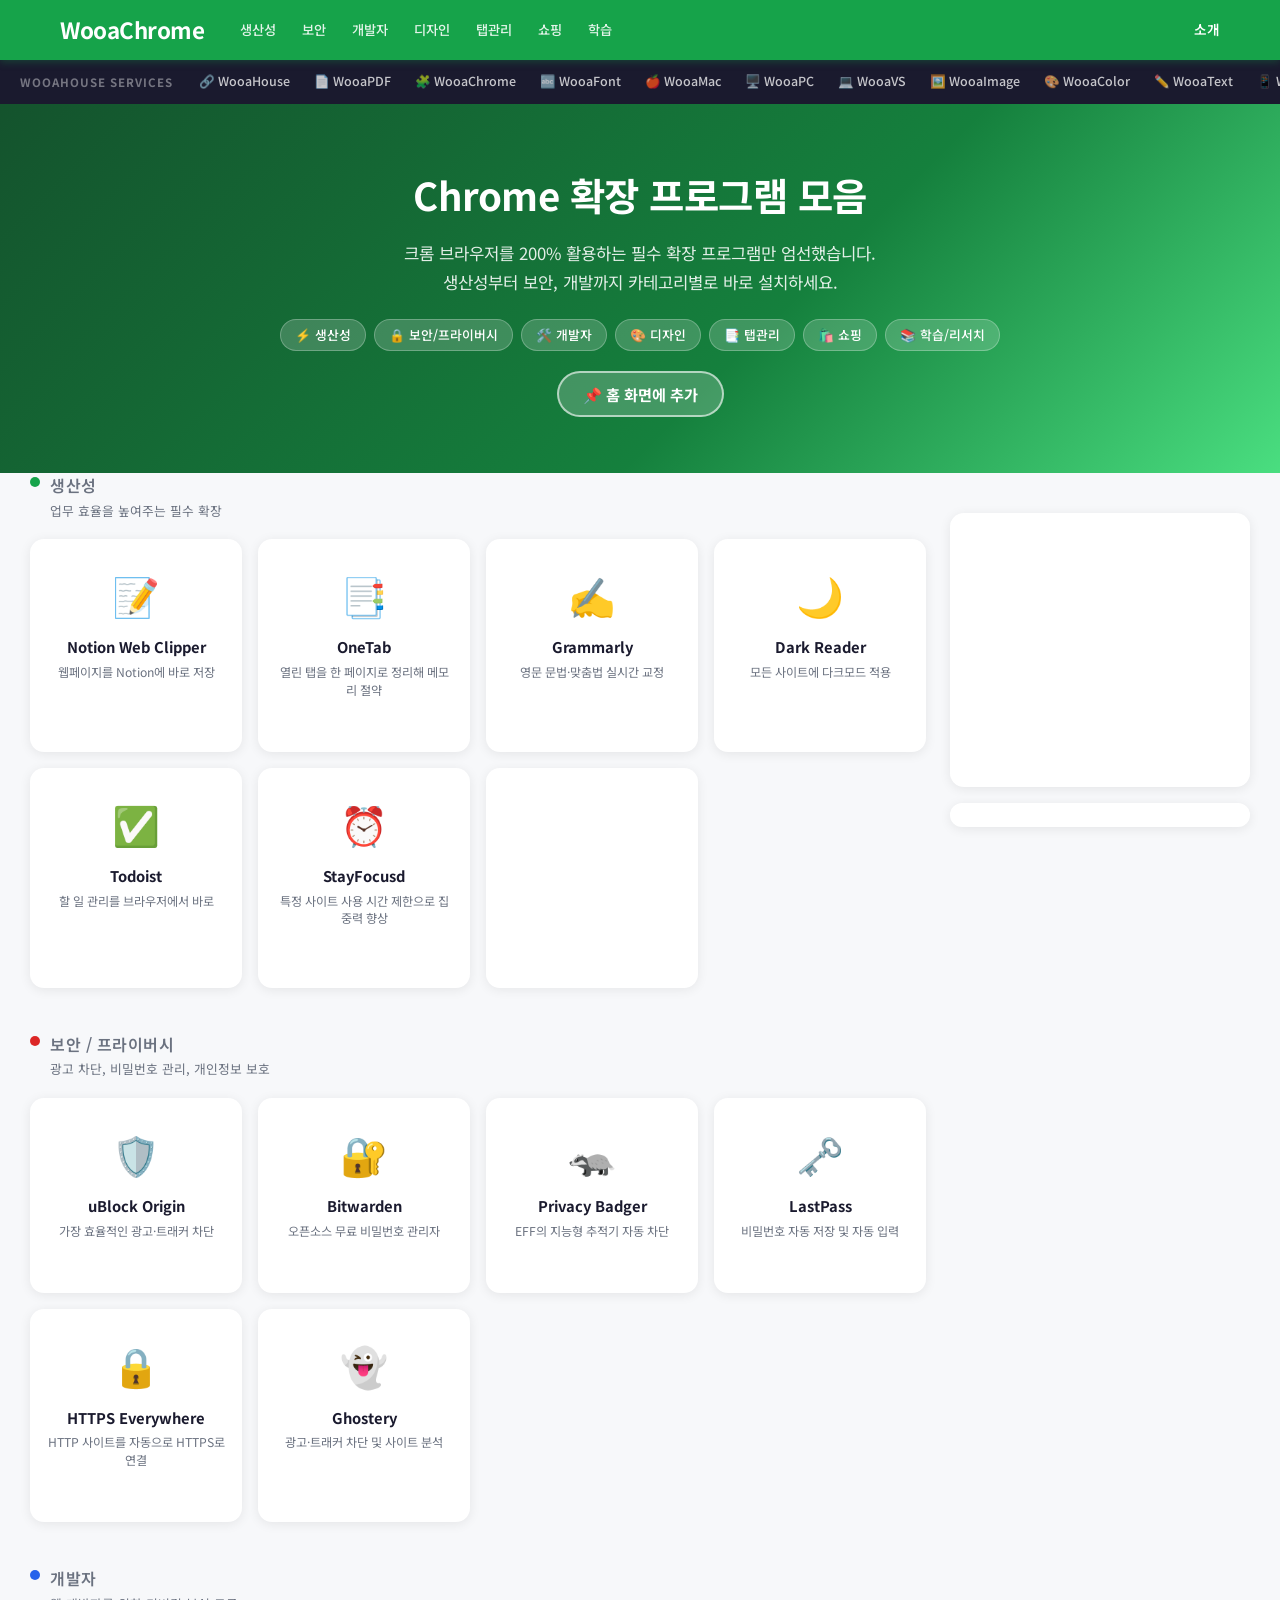
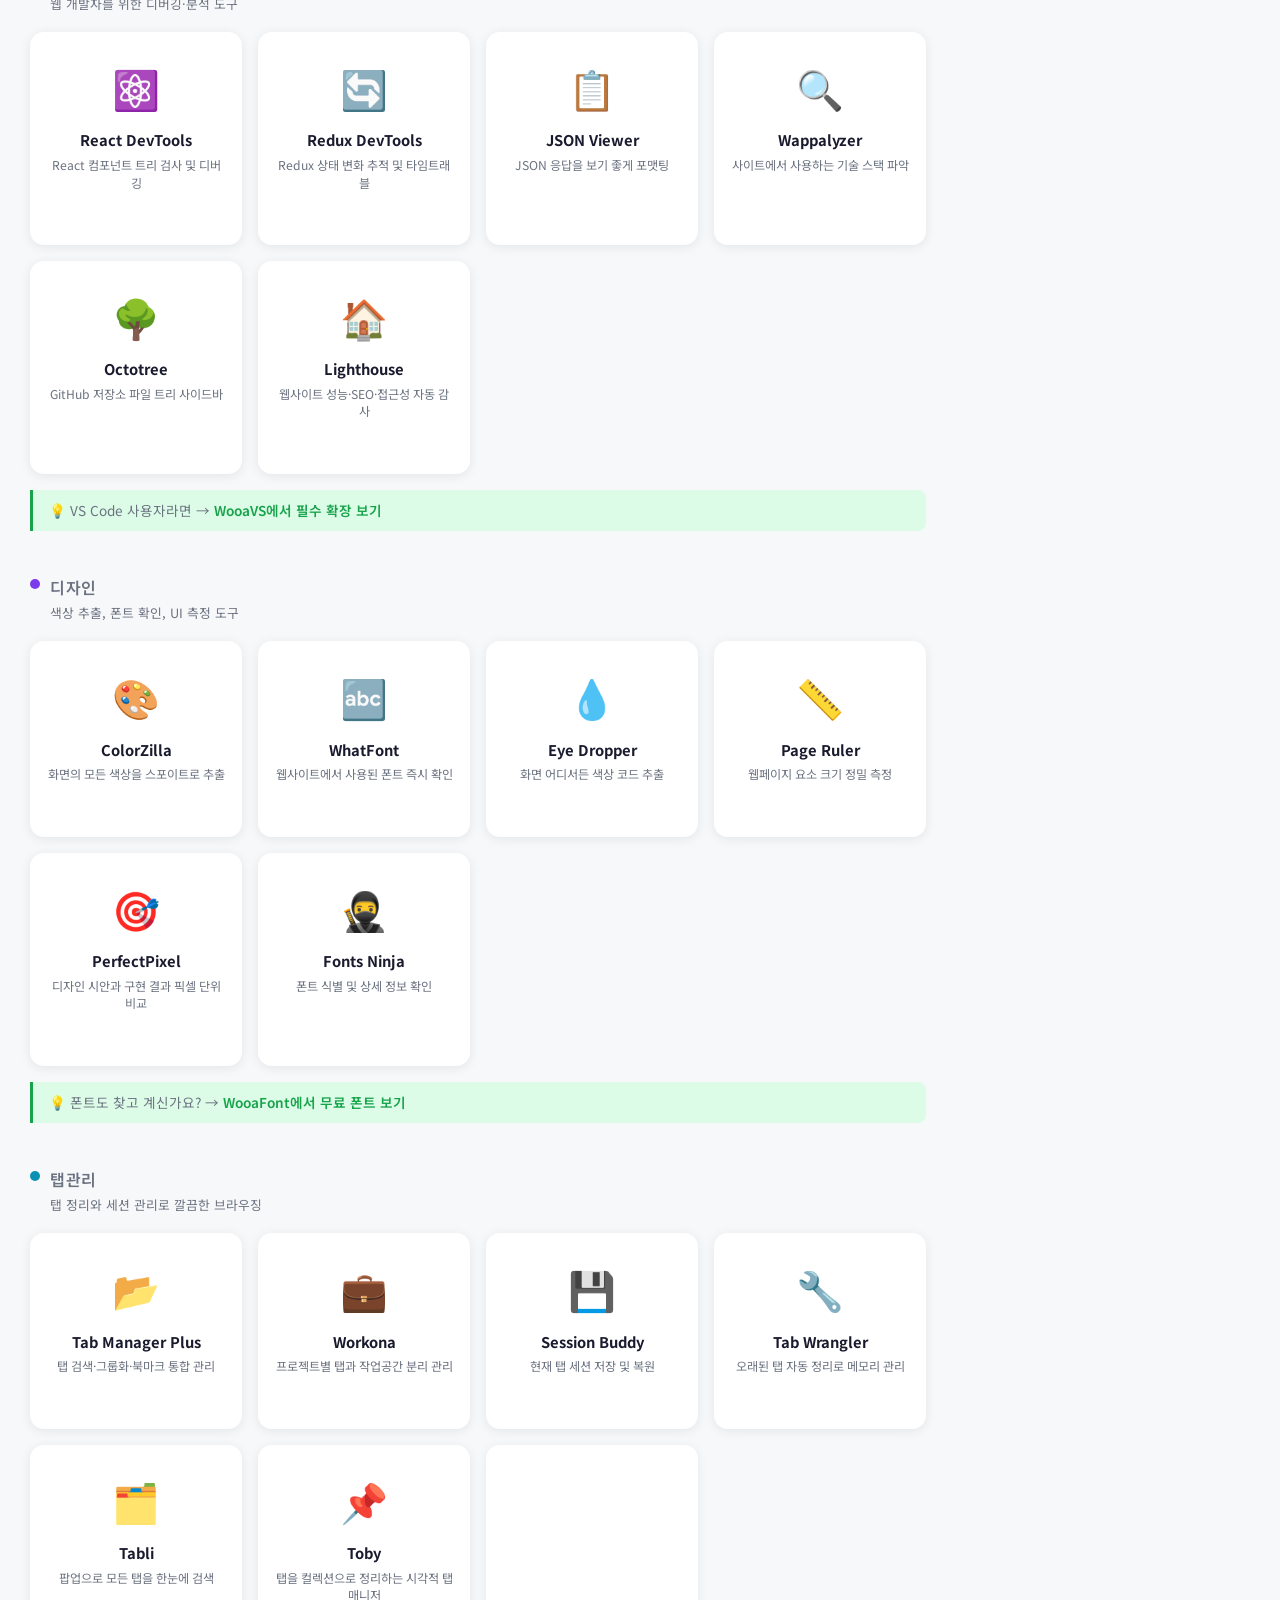
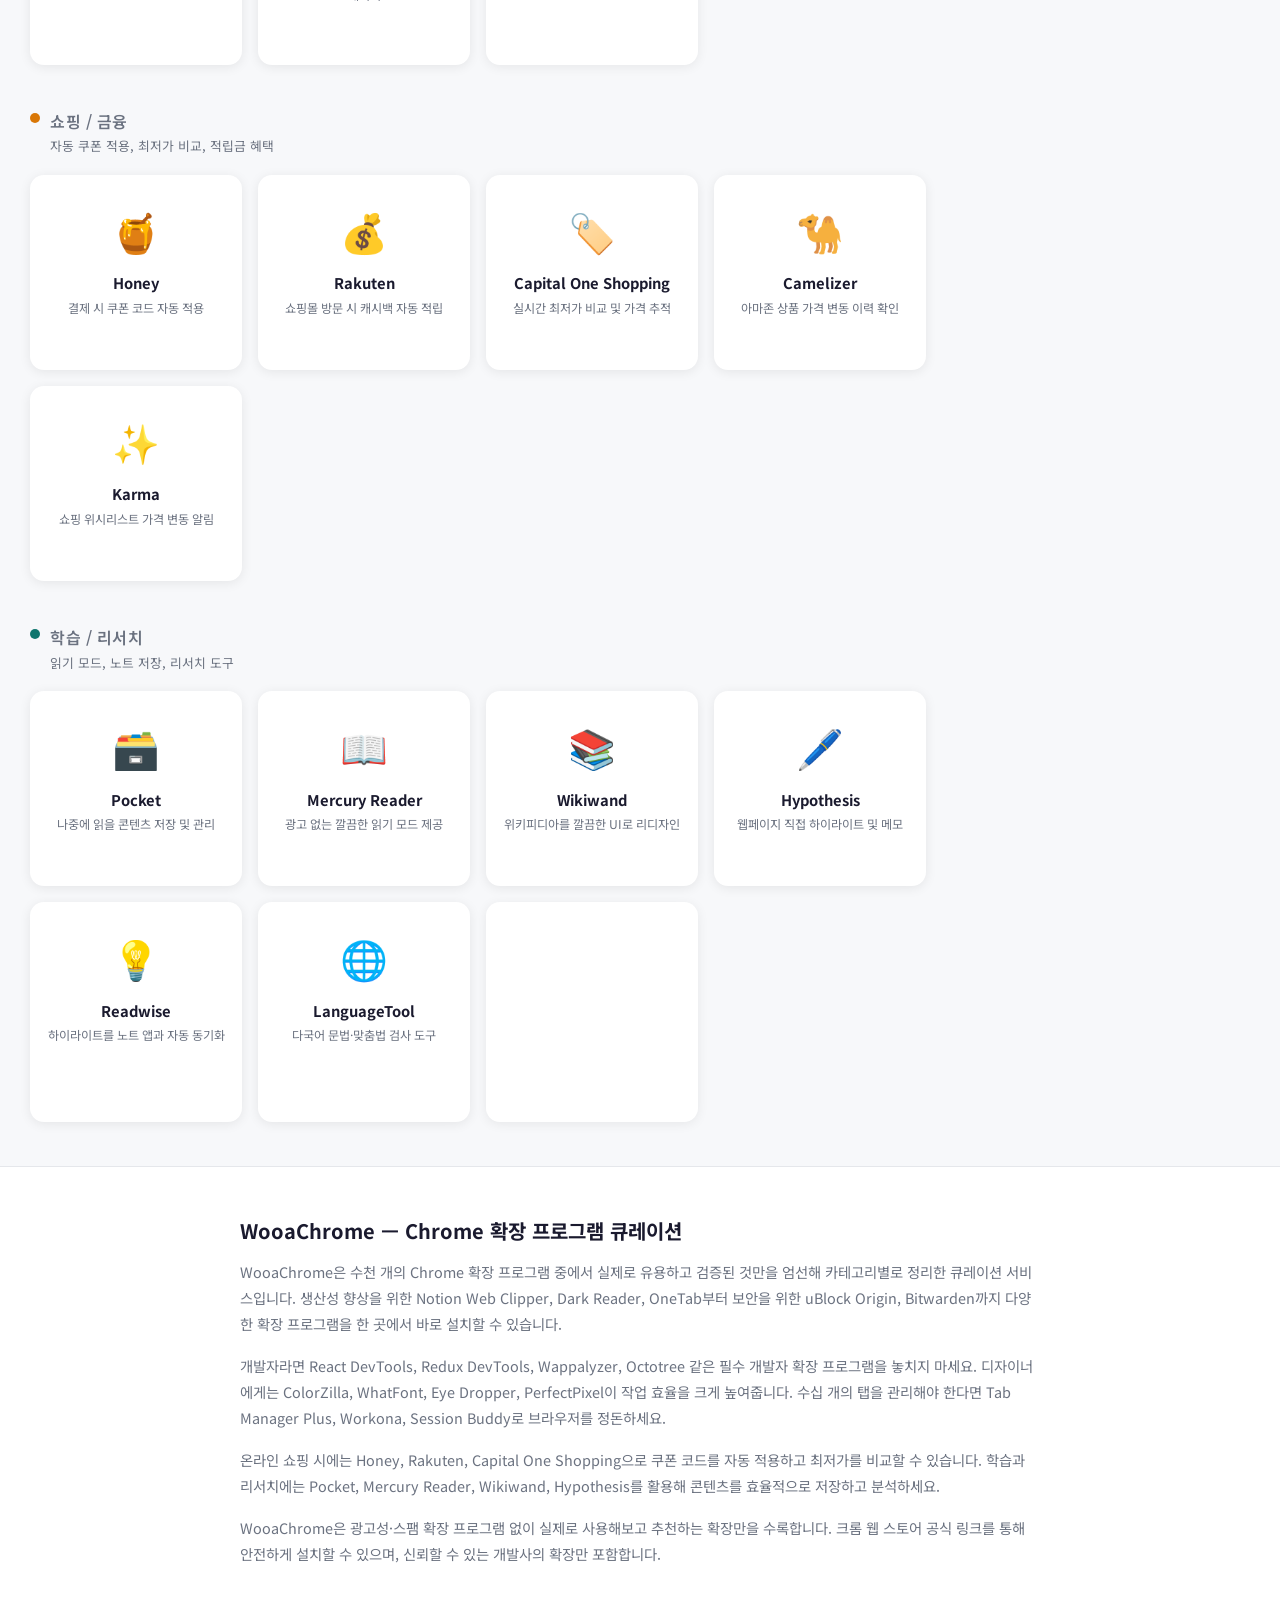
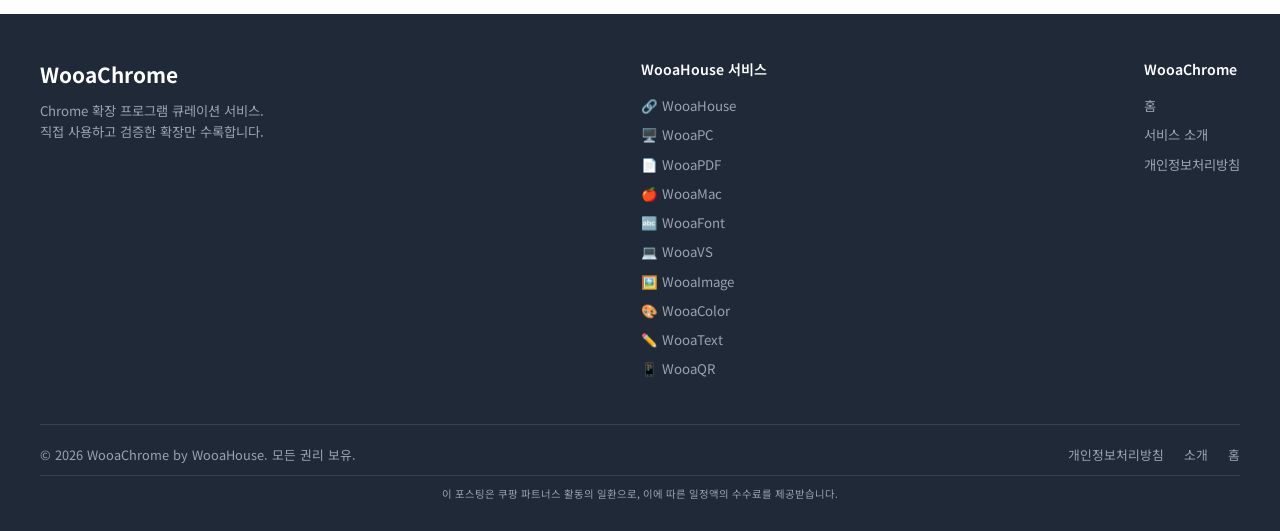
==== index.html @ c23b4ccd "Fix WooaDev URL (wooadev.wooahouse.com); remove inline content ads" ====
﻿<!DOCTYPE html>
<html lang="ko">
<head>
  <meta charset="UTF-8">
  <meta name="naver-site-verification" content="ae461cd79b130022f573fe2f7a641db8dfa0cd42" />
  <meta name="viewport" content="width=device-width, initial-scale=1.0">
  <title>Chrome 확장 프로그램 모음 | 생산성·보안·개발자 필수 확장 | WooaChrome</title>
  <meta name="description" content="Chrome 브라우저에서 꼭 써야 할 필수 확장 프로그램 모음. 생산성·보안·개발자·디자인·탭관리·쇼핑·학습 카테고리별 검증된 크롬 익스텐션을 한 곳에서 확인하세요.">
  <meta name="keywords" content="크롬 확장 프로그램, Chrome 익스텐션, 크롬 플러그인 추천, 생산성 확장, uBlock Origin, Grammarly, Dark Reader, 개발자 도구, GitLens, React DevTools, 크롬 보안, 크롬 탭관리">
  <meta name="robots" content="index, follow">
  <link rel="canonical" href="https://chromekit.wooahouse.com/">
  <meta property="og:title" content="Chrome 확장 프로그램 모음 | 생산성·보안·개발자 필수 확장 - WooaChrome">
  <meta property="og:description" content="Chrome 브라우저 필수 확장 프로그램 카테고리별 모음. 생산성·보안·개발자·디자인·쇼핑 확장을 한 곳에서.">
  <meta property="og:type" content="website">
  <meta property="og:url" content="https://chromekit.wooahouse.com/">
  <meta property="og:locale" content="ko_KR">
  <meta property="og:site_name" content="WooaChrome">
  <meta name="twitter:card" content="summary_large_image">
  <meta name="twitter:title" content="Chrome 확장 프로그램 모음 | WooaChrome">
  <meta name="twitter:description" content="Chrome 브라우저 필수 확장 프로그램 카테고리별 큐레이션 모음.">
  <script type="application/ld+json">
  {
    "@context": "https://schema.org",
    "@type": "WebSite",
    "name": "WooaChrome",
    "url": "https://chromekit.wooahouse.com/",
    "description": "Chrome 브라우저 필수 확장 프로그램 큐레이션 모음",
    "inLanguage": "ko"
  }
  </script>
  <script type="application/ld+json">
  {
    "@context": "https://schema.org",
    "@type": "ItemList",
    "name": "크롬 필수 확장 프로그램 목록",
    "description": "WooaChrome이 엄선한 Chrome 필수 확장 프로그램 모음",
    "numberOfItems": 42,
    "itemListElement": [
      {"@type":"ListItem","position":1,"name":"uBlock Origin","description":"광고 차단 필수 확장"},
      {"@type":"ListItem","position":2,"name":"Dark Reader","description":"다크모드 확장"},
      {"@type":"ListItem","position":3,"name":"Grammarly","description":"영문 문법 교정"},
      {"@type":"ListItem","position":4,"name":"OneTab","description":"탭 절약 및 정리"},
      {"@type":"ListItem","position":5,"name":"React DevTools","description":"React 개발자 도구"},
      {"@type":"ListItem","position":6,"name":"ColorZilla","description":"색상 추출 도구"},
      {"@type":"ListItem","position":7,"name":"Bitwarden","description":"오픈소스 비밀번호 관리"},
      {"@type":"ListItem","position":8,"name":"Honey","description":"자동 쿠폰 적용"}
    ]
  }
  </script>
  <script async src="https://pagead2.googlesyndication.com/pagead/js/adsbygoogle.js?client=ca-pub-6464921081676309" crossorigin="anonymous"></script>
  <meta name="theme-color" content="#16A34A">
  <link rel="manifest" href="manifest.json">
  <link rel="stylesheet" href="css/style.css">
<script src="https://ads-partners.coupang.com/g.js"></script>
</head>
<body>

<header>
  <div class="header-inner">
    <a href="index.html" class="logo">WooaChrome</a>
    <nav>
      <a href="#productivity">생산성</a>
      <a href="#security">보안</a>
      <a href="#devtools">개발자</a>
      <a href="#design">디자인</a>
      <a href="#tabs">탭관리</a>
      <a href="#shopping">쇼핑</a>
      <a href="#learning">학습</a>
    </nav>
    <div class="header-right">
<a href="about.html" style="color:white; font-size:0.85rem; text-decoration:none; font-weight:600;">소개</a>
    </div>
  </div>
</header>

<div class="our-sites-bar">
  <span class="our-sites-label">WooaHouse Services</span>
  <div class="our-sites-links">
    <a href="https://wooahouse.com/" target="_blank" rel="noopener">🔗 WooaHouse</a>
    <a href="https://pdfkit.wooahouse.com/" target="_blank" rel="noopener">📄 WooaPDF</a>
    <a href="https://chromekit.wooahouse.com/" target="_blank" rel="noopener">🧩 WooaChrome</a>
    <a href="https://fontkit.wooahouse.com/" target="_blank" rel="noopener">🔤 WooaFont</a>
    <a href="https://mactools.wooahouse.com/" target="_blank" rel="noopener">🍎 WooaMac</a>
    <a href="https://pctools.wooahouse.com/" target="_blank" rel="noopener">🖥️ WooaPC</a>
    <a href="https://vskit.wooahouse.com/" target="_blank" rel="noopener">💻 WooaVS</a>
    <a href="https://imagekit.wooahouse.com/" target="_blank" rel="noopener">🖼️ WooaImage</a>
    <a href="https://colorkit.wooahouse.com/" target="_blank" rel="noopener">🎨 WooaColor</a>
    <a href="https://textkit.wooahouse.com/" target="_blank" rel="noopener">✏️ WooaText</a>
    <a href="https://qrkit.wooahouse.com/" target="_blank" rel="noopener">📱 WooaQR</a>
    <a href="https://calckit.wooahouse.com/" target="_blank" rel="noopener">🧮 WooaCalc</a>
    <a href="https://wooaaudio.wooahouse.com/" target="_blank" rel="noopener">🎵 WooaAudio</a>
    <a href="https://wooaviewer.wooahouse.com/" target="_blank" rel="noopener">🔍 WooaViewer</a>
    <a href="https://wooadev.wooahouse.com/" target="_blank" rel="noopener">🛠️ WooaDev</a>
  </div>
</div>

<section class="hero">
  <h1>Chrome 확장 프로그램 모음</h1>
  <p>크롬 브라우저를 200% 활용하는 필수 확장 프로그램만 엄선했습니다.<br>생산성부터 보안, 개발까지 카테고리별로 바로 설치하세요.</p>
  <div class="hero-tags">
    <a href="#productivity" class="hero-tag">⚡ 생산성</a>
    <a href="#security" class="hero-tag">🔒 보안/프라이버시</a>
    <a href="#devtools" class="hero-tag">🛠️ 개발자</a>
    <a href="#design" class="hero-tag">🎨 디자인</a>
    <a href="#tabs" class="hero-tag">📑 탭관리</a>
    <a href="#shopping" class="hero-tag">🛍️ 쇼핑</a>
    <a href="#learning" class="hero-tag">📚 학습/리서치</a>
  </div>
  <button id="heroInstallBtn" class="hero-install-btn">📌 홈 화면에 추가</button>
</section>

<div class="index-with-sidebar">
<section class="tools-section">

  <!-- 생산성 -->
  <div class="category-block" id="productivity">
    <div class="category-header">
      <div class="category-dot" style="background:#16A34A; margin-top:4px;"></div>
      <div>
        <h2 class="category-title">생산성</h2>
        <p class="category-desc">업무 효율을 높여주는 필수 확장</p>
      </div>
    </div>
    <div class="links-grid">
      <a href="https://chrome.google.com/webstore/detail/notion-web-clipper/knheggckgoiihginacbkhaalnibhilkk" target="_blank" rel="noopener noreferrer" class="link-card">
        <span class="link-icon">📝</span>
        <div class="link-name">Notion Web Clipper</div>
        <div class="link-desc">웹페이지를 Notion에 바로 저장</div>
        <span class="link-hint">설치하기 →</span>
      </a>
      <a href="https://chrome.google.com/webstore/detail/onetab/chphlpgkkbolifaimnlloiipkdnihall" target="_blank" rel="noopener noreferrer" class="link-card">
        <span class="link-icon">📑</span>
        <div class="link-name">OneTab</div>
        <div class="link-desc">열린 탭을 한 페이지로 정리해 메모리 절약</div>
        <span class="link-hint">설치하기 →</span>
      </a>
      <a href="https://chrome.google.com/webstore/detail/grammarly-grammar-checker/kbfnbcaeplbcioakkpcpgfkobkghlhen" target="_blank" rel="noopener noreferrer" class="link-card">
        <span class="link-icon">✍️</span>
        <div class="link-name">Grammarly</div>
        <div class="link-desc">영문 문법·맞춤법 실시간 교정</div>
        <span class="link-hint">설치하기 →</span>
      </a>
      <a href="https://chrome.google.com/webstore/detail/dark-reader/eimadpbcbfnmbkopoojfekhnkhdbieeh" target="_blank" rel="noopener noreferrer" class="link-card">
        <span class="link-icon">🌙</span>
        <div class="link-name">Dark Reader</div>
        <div class="link-desc">모든 사이트에 다크모드 적용</div>
        <span class="link-hint">설치하기 →</span>
      </a>
      <a href="https://chrome.google.com/webstore/detail/todoist-for-chrome/jldhpllghnbhlbpcmnajkpdmadaolakh" target="_blank" rel="noopener noreferrer" class="link-card">
        <span class="link-icon">✅</span>
        <div class="link-name">Todoist</div>
        <div class="link-desc">할 일 관리를 브라우저에서 바로</div>
        <span class="link-hint">설치하기 →</span>
      </a>
      <a href="https://chrome.google.com/webstore/detail/stayfocusd/laankejkbhbdhmipfmgcngdelahlfoji" target="_blank" rel="noopener noreferrer" class="link-card">
        <span class="link-icon">⏰</span>
        <div class="link-name">StayFocusd</div>
        <div class="link-desc">특정 사이트 사용 시간 제한으로 집중력 향상</div>
        <span class="link-hint">설치하기 →</span>
      </a>

      <div class="adsense-card">
        <ins class="adsbygoogle" style="display:block;width:100%;min-height:200px" data-ad-client="ca-pub-6464921081676309" data-ad-slot="7520795194" data-ad-format="auto" data-full-width-responsive="true"></ins>
        <script>(adsbygoogle = window.adsbygoogle || []).push({});</script>
      </div>
    </div>
  </div>

  <!-- 보안/프라이버시 -->
  <div class="category-block" id="security">
    <div class="category-header">
      <div class="category-dot" style="background:#DC2626; margin-top:4px;"></div>
      <div>
        <h2 class="category-title">보안 / 프라이버시</h2>
        <p class="category-desc">광고 차단, 비밀번호 관리, 개인정보 보호</p>
      </div>
    </div>
    <div class="links-grid">
      <a href="https://chrome.google.com/webstore/detail/ublock-origin/cjpalhdlnbpafiamejdnhcphjbkeiagm" target="_blank" rel="noopener noreferrer" class="link-card">
        <span class="link-icon">🛡️</span>
        <div class="link-name">uBlock Origin</div>
        <div class="link-desc">가장 효율적인 광고·트래커 차단</div>
        <span class="link-hint">설치하기 →</span>
      </a>
      <a href="https://chrome.google.com/webstore/detail/bitwarden-free-password-m/nngceckbapebfimnlniiiahkandclblb" target="_blank" rel="noopener noreferrer" class="link-card">
        <span class="link-icon">🔐</span>
        <div class="link-name">Bitwarden</div>
        <div class="link-desc">오픈소스 무료 비밀번호 관리자</div>
        <span class="link-hint">설치하기 →</span>
      </a>
      <a href="https://chrome.google.com/webstore/detail/privacy-badger/pkehgijcmpdhfbdbbnkijodmdjhbjlgp" target="_blank" rel="noopener noreferrer" class="link-card">
        <span class="link-icon">🦡</span>
        <div class="link-name">Privacy Badger</div>
        <div class="link-desc">EFF의 지능형 추적기 자동 차단</div>
        <span class="link-hint">설치하기 →</span>
      </a>
      <a href="https://chrome.google.com/webstore/detail/lastpass-free-password-ma/hdokiejnpimakedhajhdlcegeplioahd" target="_blank" rel="noopener noreferrer" class="link-card">
        <span class="link-icon">🗝️</span>
        <div class="link-name">LastPass</div>
        <div class="link-desc">비밀번호 자동 저장 및 자동 입력</div>
        <span class="link-hint">설치하기 →</span>
      </a>
      <a href="https://chromewebstore.google.com/detail/https-everywhere/ikclbgejgcbdlhjmckecmdljlpbhmbmf" target="_blank" rel="noopener noreferrer" class="link-card">
        <span class="link-icon">🔒</span>
        <div class="link-name">HTTPS Everywhere</div>
        <div class="link-desc">HTTP 사이트를 자동으로 HTTPS로 연결</div>
        <span class="link-hint">설치하기 →</span>
      </a>
      <a href="https://chrome.google.com/webstore/detail/ghostery-%E2%80%93-privacy-ad-blo/mlomiejdfkolichcflejclcbmpeaniij" target="_blank" rel="noopener noreferrer" class="link-card">
        <span class="link-icon">👻</span>
        <div class="link-name">Ghostery</div>
        <div class="link-desc">광고·트래커 차단 및 사이트 분석</div>
        <span class="link-hint">설치하기 →</span>
      </a>
    </div>
  </div>

  <!-- 개발자 -->
  <div class="category-block" id="devtools">
    <div class="category-header">
      <div class="category-dot" style="background:#2563EB; margin-top:4px;"></div>
      <div>
        <h2 class="category-title">개발자</h2>
        <p class="category-desc">웹 개발자를 위한 디버깅·분석 도구</p>
      </div>
    </div>
    <div class="links-grid">
      <a href="https://chrome.google.com/webstore/detail/react-developer-tools/fmkadmapgofadopljbjfkapdkoienihi" target="_blank" rel="noopener noreferrer" class="link-card">
        <span class="link-icon">⚛️</span>
        <div class="link-name">React DevTools</div>
        <div class="link-desc">React 컴포넌트 트리 검사 및 디버깅</div>
        <span class="link-hint">설치하기 →</span>
      </a>
      <a href="https://chrome.google.com/webstore/detail/redux-devtools/lmhkpmbekcpmknklioeibfkpmmfibljd" target="_blank" rel="noopener noreferrer" class="link-card">
        <span class="link-icon">🔄</span>
        <div class="link-name">Redux DevTools</div>
        <div class="link-desc">Redux 상태 변화 추적 및 타임트래블</div>
        <span class="link-hint">설치하기 →</span>
      </a>
      <a href="https://chrome.google.com/webstore/detail/json-viewer/gbmdgpbipfallnflgajpaliibnhdgobh" target="_blank" rel="noopener noreferrer" class="link-card">
        <span class="link-icon">📋</span>
        <div class="link-name">JSON Viewer</div>
        <div class="link-desc">JSON 응답을 보기 좋게 포맷팅</div>
        <span class="link-hint">설치하기 →</span>
      </a>
      <a href="https://chrome.google.com/webstore/detail/wappalyzer-technology-pro/gppongmhjkpfnbhagpmjfkannfbllamg" target="_blank" rel="noopener noreferrer" class="link-card">
        <span class="link-icon">🔍</span>
        <div class="link-name">Wappalyzer</div>
        <div class="link-desc">사이트에서 사용하는 기술 스택 파악</div>
        <span class="link-hint">설치하기 →</span>
      </a>
      <a href="https://chrome.google.com/webstore/detail/octotree-github-code-tree/bkhaagjahfmjljalopjnoealnfndnagc" target="_blank" rel="noopener noreferrer" class="link-card">
        <span class="link-icon">🌳</span>
        <div class="link-name">Octotree</div>
        <div class="link-desc">GitHub 저장소 파일 트리 사이드바</div>
        <span class="link-hint">설치하기 →</span>
      </a>
      <a href="https://chrome.google.com/webstore/detail/lighthouse/blipmdconlkpinefehnmjammfjpmpbjk" target="_blank" rel="noopener noreferrer" class="link-card">
        <span class="link-icon">🏠</span>
        <div class="link-name">Lighthouse</div>
        <div class="link-desc">웹사이트 성능·SEO·접근성 자동 감사</div>
        <span class="link-hint">설치하기 →</span>
      </a>
    </div>
    <div class="cross-link-tip">💡 VS Code 사용자라면 → <a href="https://vskit.wooahouse.com/" target="_blank" rel="noopener">WooaVS에서 필수 확장 보기</a></div>
  </div>

  <!-- 디자인 -->
  <div class="category-block" id="design">
    <div class="category-header">
      <div class="category-dot" style="background:#7C3AED; margin-top:4px;"></div>
      <div>
        <h2 class="category-title">디자인</h2>
        <p class="category-desc">색상 추출, 폰트 확인, UI 측정 도구</p>
      </div>
    </div>
    <div class="links-grid">
      <a href="https://chrome.google.com/webstore/detail/colorzilla/bhlhnicpbhignbdhedgjhgdocnmhomnp" target="_blank" rel="noopener noreferrer" class="link-card">
        <span class="link-icon">🎨</span>
        <div class="link-name">ColorZilla</div>
        <div class="link-desc">화면의 모든 색상을 스포이트로 추출</div>
        <span class="link-hint">설치하기 →</span>
      </a>
      <a href="https://chrome.google.com/webstore/detail/whatfont/jabopobgcpjmedljpbcaablpmlmfcogm" target="_blank" rel="noopener noreferrer" class="link-card">
        <span class="link-icon">🔤</span>
        <div class="link-name">WhatFont</div>
        <div class="link-desc">웹사이트에서 사용된 폰트 즉시 확인</div>
        <span class="link-hint">설치하기 →</span>
      </a>
      <a href="https://chrome.google.com/webstore/detail/eye-dropper/hmdcmlfkchdmnmnmheododdhjedfccka" target="_blank" rel="noopener noreferrer" class="link-card">
        <span class="link-icon">💧</span>
        <div class="link-name">Eye Dropper</div>
        <div class="link-desc">화면 어디서든 색상 코드 추출</div>
        <span class="link-hint">설치하기 →</span>
      </a>
      <a href="https://chromewebstore.google.com/detail/page-ruler/jcbmcnpepaddcedmjdcmhbekjhbfnlff" target="_blank" rel="noopener noreferrer" class="link-card">
        <span class="link-icon">📏</span>
        <div class="link-name">Page Ruler</div>
        <div class="link-desc">웹페이지 요소 크기 정밀 측정</div>
        <span class="link-hint">설치하기 →</span>
      </a>
      <a href="https://chrome.google.com/webstore/detail/perfectpixel-by-welldonec/dkaagdgjmgdmbnecmcefdhjekcoceebi" target="_blank" rel="noopener noreferrer" class="link-card">
        <span class="link-icon">🎯</span>
        <div class="link-name">PerfectPixel</div>
        <div class="link-desc">디자인 시안과 구현 결과 픽셀 단위 비교</div>
        <span class="link-hint">설치하기 →</span>
      </a>
      <a href="https://chrome.google.com/webstore/detail/fonts-ninja/eljapbgkmlngdpckoiiibecpemleclhh" target="_blank" rel="noopener noreferrer" class="link-card">
        <span class="link-icon">🥷</span>
        <div class="link-name">Fonts Ninja</div>
        <div class="link-desc">폰트 식별 및 상세 정보 확인</div>
        <span class="link-hint">설치하기 →</span>
      </a>
    </div>
    <div class="cross-link-tip">💡 폰트도 찾고 계신가요? → <a href="https://fontkit.wooahouse.com/" target="_blank" rel="noopener">WooaFont에서 무료 폰트 보기</a></div>
  </div>

  <!-- 탭관리 -->
  <div class="category-block" id="tabs">
    <div class="category-header">
      <div class="category-dot" style="background:#0891B2; margin-top:4px;"></div>
      <div>
        <h2 class="category-title">탭관리</h2>
        <p class="category-desc">탭 정리와 세션 관리로 깔끔한 브라우징</p>
      </div>
    </div>
    <div class="links-grid">
      <a href="https://chrome.google.com/webstore/detail/tab-manager-plus-for-chro/cnkdjjdmfiffagllbiiilooaoofcoeff" target="_blank" rel="noopener noreferrer" class="link-card">
        <span class="link-icon">📂</span>
        <div class="link-name">Tab Manager Plus</div>
        <div class="link-desc">탭 검색·그룹화·북마크 통합 관리</div>
        <span class="link-hint">설치하기 →</span>
      </a>
      <a href="https://chrome.google.com/webstore/detail/workona-tab-manager/ailcmbgekjpnablpdkmaaccecekgdhlh" target="_blank" rel="noopener noreferrer" class="link-card">
        <span class="link-icon">💼</span>
        <div class="link-name">Workona</div>
        <div class="link-desc">프로젝트별 탭과 작업공간 분리 관리</div>
        <span class="link-hint">설치하기 →</span>
      </a>
      <a href="https://chrome.google.com/webstore/detail/session-buddy/edacconmaakjimmfgnblocblbcdcpbko" target="_blank" rel="noopener noreferrer" class="link-card">
        <span class="link-icon">💾</span>
        <div class="link-name">Session Buddy</div>
        <div class="link-desc">현재 탭 세션 저장 및 복원</div>
        <span class="link-hint">설치하기 →</span>
      </a>
      <a href="https://chrome.google.com/webstore/detail/tab-wrangler/egnjhciaieeiiohknchakcodbpgjnchh" target="_blank" rel="noopener noreferrer" class="link-card">
        <span class="link-icon">🔧</span>
        <div class="link-name">Tab Wrangler</div>
        <div class="link-desc">오래된 탭 자동 정리로 메모리 관리</div>
        <span class="link-hint">설치하기 →</span>
      </a>
      <a href="https://chrome.google.com/webstore/detail/tabli/igeehkedfibbnhbfponhjjplpkeomghi" target="_blank" rel="noopener noreferrer" class="link-card">
        <span class="link-icon">🗂️</span>
        <div class="link-name">Tabli</div>
        <div class="link-desc">팝업으로 모든 탭을 한눈에 검색</div>
        <span class="link-hint">설치하기 →</span>
      </a>
      <a href="https://chromewebstore.google.com/detail/toby-tab-management-tool/hddnkoipeenegfoeaoibdmnaalmgkpip" target="_blank" rel="noopener noreferrer" class="link-card">
        <span class="link-icon">📌</span>
        <div class="link-name">Toby</div>
        <div class="link-desc">탭을 컬렉션으로 정리하는 시각적 탭 매니저</div>
        <span class="link-hint">설치하기 →</span>
      </a>

      <div class="adsense-card">
        <ins class="adsbygoogle" style="display:block;width:100%;min-height:200px" data-ad-client="ca-pub-6464921081676309" data-ad-slot="7520795194" data-ad-format="auto" data-full-width-responsive="true"></ins>
        <script>(adsbygoogle = window.adsbygoogle || []).push({});</script>
      </div>
    </div>
  </div>

  <!-- 쇼핑/금융 -->
  <div class="category-block" id="shopping">
    <div class="category-header">
      <div class="category-dot" style="background:#D97706; margin-top:4px;"></div>
      <div>
        <h2 class="category-title">쇼핑 / 금융</h2>
        <p class="category-desc">자동 쿠폰 적용, 최저가 비교, 적립금 혜택</p>
      </div>
    </div>
    <div class="links-grid">
      <a href="https://chrome.google.com/webstore/detail/honey-automatic-coupons-r/bmnlcjabgnpnenekpadlanbbkooimhnj" target="_blank" rel="noopener noreferrer" class="link-card">
        <span class="link-icon">🍯</span>
        <div class="link-name">Honey</div>
        <div class="link-desc">결제 시 쿠폰 코드 자동 적용</div>
        <span class="link-hint">설치하기 →</span>
      </a>
      <a href="https://chrome.google.com/webstore/detail/rakuten-get-cash-back-for/chhjbpecpancjgfnorecgnitgyggmasm" target="_blank" rel="noopener noreferrer" class="link-card">
        <span class="link-icon">💰</span>
        <div class="link-name">Rakuten</div>
        <div class="link-desc">쇼핑몰 방문 시 캐시백 자동 적립</div>
        <span class="link-hint">설치하기 →</span>
      </a>
      <a href="https://chrome.google.com/webstore/detail/capital-one-shopping-save/nenlahapcbofgnanklpelkaejcehkggg" target="_blank" rel="noopener noreferrer" class="link-card">
        <span class="link-icon">🏷️</span>
        <div class="link-name">Capital One Shopping</div>
        <div class="link-desc">실시간 최저가 비교 및 가격 추적</div>
        <span class="link-hint">설치하기 →</span>
      </a>
      <a href="https://chrome.google.com/webstore/detail/camelcamelcamel-amazon-pr/ghnomdcacenbmilgjigehppbamfndblo" target="_blank" rel="noopener noreferrer" class="link-card">
        <span class="link-icon">🐪</span>
        <div class="link-name">Camelizer</div>
        <div class="link-desc">아마존 상품 가격 변동 이력 확인</div>
        <span class="link-hint">설치하기 →</span>
      </a>
      <a href="https://chrome.google.com/webstore/detail/karma-shop-smarter/mflhafkbfehpdbocdmfedjhmgkikonaj" target="_blank" rel="noopener noreferrer" class="link-card">
        <span class="link-icon">✨</span>
        <div class="link-name">Karma</div>
        <div class="link-desc">쇼핑 위시리스트 가격 변동 알림</div>
        <span class="link-hint">설치하기 →</span>
      </a>
    </div>
  </div>

  <!-- 학습/리서치 -->
  <div class="category-block" id="learning">
    <div class="category-header">
      <div class="category-dot" style="background:#0F766E; margin-top:4px;"></div>
      <div>
        <h2 class="category-title">학습 / 리서치</h2>
        <p class="category-desc">읽기 모드, 노트 저장, 리서치 도구</p>
      </div>
    </div>
    <div class="links-grid">
      <a href="https://chrome.google.com/webstore/detail/pocket-save-read-later/niloccemoadcdkdjlinkgdfekeahmflj" target="_blank" rel="noopener noreferrer" class="link-card">
        <span class="link-icon">🗃️</span>
        <div class="link-name">Pocket</div>
        <div class="link-desc">나중에 읽을 콘텐츠 저장 및 관리</div>
        <span class="link-hint">설치하기 →</span>
      </a>
      <a href="https://chrome.google.com/webstore/detail/mercury-reader/oknpjjbmpnndlpmnhmekjpocelpnlfdi" target="_blank" rel="noopener noreferrer" class="link-card">
        <span class="link-icon">📖</span>
        <div class="link-name">Mercury Reader</div>
        <div class="link-desc">광고 없는 깔끔한 읽기 모드 제공</div>
        <span class="link-hint">설치하기 →</span>
      </a>
      <a href="https://chrome.google.com/webstore/detail/wikiwand-wikipedia-modern/emffkefkbkpkgpdeeooapgaicgmcbolj" target="_blank" rel="noopener noreferrer" class="link-card">
        <span class="link-icon">📚</span>
        <div class="link-name">Wikiwand</div>
        <div class="link-desc">위키피디아를 깔끔한 UI로 리디자인</div>
        <span class="link-hint">설치하기 →</span>
      </a>
      <a href="https://chrome.google.com/webstore/detail/hypothesis-web-pdf-annota/bjfhmglciegochdpefhhlphglcehbmek" target="_blank" rel="noopener noreferrer" class="link-card">
        <span class="link-icon">🖊️</span>
        <div class="link-name">Hypothesis</div>
        <div class="link-desc">웹페이지 직접 하이라이트 및 메모</div>
        <span class="link-hint">설치하기 →</span>
      </a>
      <a href="https://chrome.google.com/webstore/detail/readwise-highlighter/jjhefcfhmnkfepgmhrpbpjbkjlbgomkj" target="_blank" rel="noopener noreferrer" class="link-card">
        <span class="link-icon">💡</span>
        <div class="link-name">Readwise</div>
        <div class="link-desc">하이라이트를 노트 앱과 자동 동기화</div>
        <span class="link-hint">설치하기 →</span>
      </a>
      <a href="https://chrome.google.com/webstore/detail/languagetool-grammar-and/oldceeleldhonbafppcapldpdifcinji" target="_blank" rel="noopener noreferrer" class="link-card">
        <span class="link-icon">🌐</span>
        <div class="link-name">LanguageTool</div>
        <div class="link-desc">다국어 문법·맞춤법 검사 도구</div>
        <span class="link-hint">설치하기 →</span>
      </a>

      <div class="adsense-card">
        <ins class="adsbygoogle" style="display:block;width:100%;min-height:200px" data-ad-client="ca-pub-6464921081676309" data-ad-slot="7520795194" data-ad-format="auto" data-full-width-responsive="true"></ins>
        <script>(adsbygoogle = window.adsbygoogle || []).push({});</script>
      </div>
    </div>
  </div>

</section>
<aside class="index-sidebar">
  <div class="index-ad-card">
    <ins class="adsbygoogle" style="display:block;width:100%;min-height:250px" data-ad-client="ca-pub-6464921081676309" data-ad-slot="1419180025" data-ad-format="auto" data-full-width-responsive="true"></ins>
    <script>(adsbygoogle = window.adsbygoogle || []).push({});</script>
  </div>
  <div class="index-ad-card" style="margin-top:16px"><script>new PartnersCoupang.G({"id":986943,"template":"carousel","trackingCode":"AF5600192","width":"160","height":"200","tsource":""});</script></div>
</aside>
</div>

<section class="seo-intro">
  <div class="seo-intro-inner">
    <h2>WooaChrome — Chrome 확장 프로그램 큐레이션</h2>
    <p>WooaChrome은 수천 개의 Chrome 확장 프로그램 중에서 실제로 유용하고 검증된 것만을 엄선해 카테고리별로 정리한 큐레이션 서비스입니다. 생산성 향상을 위한 Notion Web Clipper, Dark Reader, OneTab부터 보안을 위한 uBlock Origin, Bitwarden까지 다양한 확장 프로그램을 한 곳에서 바로 설치할 수 있습니다.</p>
    <p>개발자라면 React DevTools, Redux DevTools, Wappalyzer, Octotree 같은 필수 개발자 확장 프로그램을 놓치지 마세요. 디자이너에게는 ColorZilla, WhatFont, Eye Dropper, PerfectPixel이 작업 효율을 크게 높여줍니다. 수십 개의 탭을 관리해야 한다면 Tab Manager Plus, Workona, Session Buddy로 브라우저를 정돈하세요.</p>
    <p>온라인 쇼핑 시에는 Honey, Rakuten, Capital One Shopping으로 쿠폰 코드를 자동 적용하고 최저가를 비교할 수 있습니다. 학습과 리서치에는 Pocket, Mercury Reader, Wikiwand, Hypothesis를 활용해 콘텐츠를 효율적으로 저장하고 분석하세요.</p>
    <p>WooaChrome은 광고성·스팸 확장 프로그램 없이 실제로 사용해보고 추천하는 확장만을 수록합니다. 크롬 웹 스토어 공식 링크를 통해 안전하게 설치할 수 있으며, 신뢰할 수 있는 개발사의 확장만 포함합니다.</p>
  </div>
</section>

<footer>
  <div class="footer-inner">
    <div class="footer-top">
      <div class="footer-brand">
        <span class="logo-footer">WooaChrome</span>
        <p>Chrome 확장 프로그램 큐레이션 서비스.<br>직접 사용하고 검증한 확장만 수록합니다.</p>
      </div>
      <div class="footer-links">
        <h4>WooaHouse 서비스</h4>
        <a href="https://wooahouse.com/" target="_blank" rel="noopener noreferrer">🔗 WooaHouse</a>
        <a href="https://pctools.wooahouse.com/" target="_blank" rel="noopener noreferrer">🖥️ WooaPC</a>
        <a href="https://pdfkit.wooahouse.com/" target="_blank" rel="noopener noreferrer">📄 WooaPDF</a>
        <a href="https://mactools.wooahouse.com/" target="_blank" rel="noopener noreferrer">🍎 WooaMac</a>
        <a href="https://fontkit.wooahouse.com/" target="_blank" rel="noopener noreferrer">🔤 WooaFont</a>
        <a href="https://vskit.wooahouse.com/" target="_blank" rel="noopener noreferrer">💻 WooaVS</a>
        <a href="https://imagekit.wooahouse.com/" target="_blank" rel="noopener noreferrer">🖼️ WooaImage</a>
        <a href="https://colorkit.wooahouse.com/" target="_blank" rel="noopener noreferrer">🎨 WooaColor</a>
        <a href="https://textkit.wooahouse.com/" target="_blank" rel="noopener noreferrer">✏️ WooaText</a>
        <a href="https://qrkit.wooahouse.com/" target="_blank" rel="noopener noreferrer">📱 WooaQR</a>
      </div>
      <div class="footer-links">
        <h4>WooaChrome</h4>
        <a href="index.html">홈</a>
        <a href="about.html">서비스 소개</a>
        <a href="privacy.html">개인정보처리방침</a>
      </div>
    </div>
    <div class="footer-bottom">
      <p>© 2026 WooaChrome by WooaHouse. 모든 권리 보유.</p>
      <div class="footer-bottom-links">
        <a href="privacy.html">개인정보처리방침</a>
        <a href="about.html">소개</a>
        <a href="index.html">홈</a>
      </div>
    </div>
    <p class="coupang-notice">이 포스팅은 쿠팡 파트너스 활동의 일환으로, 이에 따른 일정액의 수수료를 제공받습니다.</p>
  </div>
</footer>

<script src="js/pwa-install.js"></script>
</body>
</html>
---- css/style.css ----
@import url('https://fonts.googleapis.com/css2?family=Noto+Sans+KR:wght@400;500;600;700&display=swap');

:root {
  --primary: #16A34A;
  --primary-dark: #15803D;
  --primary-light: #DCFCE7;
  --bg: #F7F8FA;
  --white: #FFFFFF;
  --text: #1A1A2E;
  --text-light: #6B7280;
  --border: #E5E7EB;
  --shadow: 0 2px 12px rgba(0,0,0,0.08);
  --shadow-hover: 0 8px 30px rgba(22,163,74,0.18);
  --radius: 14px;
  --radius-sm: 8px;
}

* { box-sizing: border-box; margin: 0; padding: 0; }

body {
  font-family: 'Noto Sans KR', -apple-system, BlinkMacSystemFont, sans-serif;
  background: var(--bg);
  color: var(--text);
  line-height: 1.6;
}

/* ───── Header ───── */
header {
  background: var(--primary);
  position: sticky;
  top: 0;
  z-index: 100;
  box-shadow: 0 2px 8px rgba(22,163,74,0.3);
}

.header-inner {
  max-width: 1200px;
  margin: 0 auto;
  display: flex;
  align-items: center;
  height: 60px;
  padding: 0 20px;
  gap: 24px;
}

.logo {
  color: white;
  font-size: 1.4rem;
  font-weight: 700;
  text-decoration: none;
  letter-spacing: -0.5px;
  flex-shrink: 0;
}

.logo span { opacity: 0.7; font-weight: 400; font-size: 1rem; }

nav {
  display: flex;
  gap: 2px;
  flex: 1;
  overflow-x: auto;
  scrollbar-width: none;
}

nav::-webkit-scrollbar { display: none; }

nav a {
  color: rgba(255,255,255,0.88);
  text-decoration: none;
  font-size: 0.83rem;
  font-weight: 500;
  padding: 6px 12px;
  border-radius: 20px;
  transition: background 0.15s;
  white-space: nowrap;
}

nav a:hover { background: rgba(255,255,255,0.18); color: white; }

.linker-btn {
  color: white;
  background: rgba(255,255,255,0.2);
  border: 1px solid rgba(255,255,255,0.4);
  text-decoration: none;
  font-size: 0.83rem;
  font-weight: 600;
  padding: 5px 12px;
  border-radius: 20px;
  white-space: nowrap;
  transition: background 0.15s;
}

.linker-btn:hover { background: rgba(255,255,255,0.35); }

.header-right {
  display: flex;
  align-items: center;
  gap: 8px;
  margin-left: auto;
  flex-shrink: 0;
}

/* ───── Hero ───── */
.hero {
  background: linear-gradient(135deg, #14532D 0%, #15803D 60%, #4ADE80 100%);
  padding: 60px 20px 56px;
  text-align: center;
}

.hero h1 {
  color: white;
  font-size: 2.4rem;
  font-weight: 700;
  margin-bottom: 14px;
  letter-spacing: -0.5px;
}

.hero p {
  color: rgba(255,255,255,0.88);
  font-size: 1.05rem;
  max-width: 560px;
  margin: 0 auto;
  line-height: 1.7;
}
.hero-install-btn {
  margin-top: 20px;
  display: inline-flex;
  align-items: center;
  gap: 6px;
  background: rgba(255,255,255,0.2);
  border: 2px solid rgba(255,255,255,0.6);
  color: white;
  font-size: 0.95rem;
  font-weight: 700;
  padding: 10px 24px;
  border-radius: 30px;
  cursor: pointer;
  font-family: inherit;
  transition: background 0.15s;
}
.hero-install-btn:hover { background: rgba(255,255,255,0.35); }

.hero-tags {
  display: flex;
  gap: 8px;
  justify-content: center;
  flex-wrap: wrap;
  margin-top: 22px;
}

.hero-tag {
  background: rgba(255,255,255,0.18);
  color: white;
  font-size: 0.8rem;
  font-weight: 500;
  padding: 5px 14px;
  border-radius: 20px;
  border: 1px solid rgba(255,255,255,0.25);
  text-decoration: none;
  transition: background 0.15s, border-color 0.15s;
}

.hero-tag:hover {
  background: rgba(255,255,255,0.32);
  border-color: rgba(255,255,255,0.5);
  color: white;
}

/* ───── Links Section ───── */
.links-section {
  max-width: 1200px;
  margin: 0 auto;
  padding: 52px 20px 80px;
}

.category-block {
  margin-bottom: 44px;
  scroll-margin-top: 80px;
}

.category-header {
  display: flex;
  align-items: flex-start;
  gap: 10px;
  margin-bottom: 18px;
}

.category-desc {
  font-size: 0.8rem;
  color: var(--text-light);
  margin-top: 2px;
  font-weight: 400;
}

.category-dot {
  width: 10px;
  height: 10px;
  border-radius: 50%;
  flex-shrink: 0;
  margin-top: 4px;
}

.category-title {
  font-size: 1rem;
  font-weight: 600;
  color: var(--text-light);
  text-transform: uppercase;
  letter-spacing: 0.5px;
  margin: 0;
}

.links-grid {
  display: grid;
  grid-template-columns: repeat(auto-fill, minmax(175px, 1fr));
  gap: 16px;
}

.link-card {
  background: var(--white);
  border-radius: var(--radius);
  padding: 24px 16px 20px;
  text-align: center;
  text-decoration: none;
  color: var(--text);
  box-shadow: var(--shadow);
  transition: transform 0.2s ease, box-shadow 0.2s ease;
  border: 1px solid transparent;
  display: block;
  position: relative;
}

.link-card:hover {
  transform: translateY(-5px);
  box-shadow: var(--shadow-hover);
  border-color: rgba(22,163,74,0.15);
}

.link-icon {
  font-size: 2.4rem;
  margin-bottom: 10px;
  display: block;
}

.link-name {
  font-weight: 700;
  font-size: 0.92rem;
  margin-bottom: 5px;
  color: var(--text);
}

.link-desc {
  font-size: 0.76rem;
  color: var(--text-light);
  line-height: 1.45;
}

.link-hint {
  display: inline-block;
  margin-top: 10px;
  font-size: 0.75rem;
  font-weight: 600;
  color: var(--primary);
  opacity: 0;
  transition: opacity 0.2s;
}

.link-card:hover .link-hint { opacity: 1; }

/* ───── SEO Intro ───── */
.seo-intro {
  background: white;
  border-top: 1px solid var(--border);
  padding: 48px 20px;
}

.seo-intro-inner { max-width: 800px; margin: 0 auto; }

.seo-intro h2 {
  font-size: 1.25rem;
  font-weight: 700;
  margin-bottom: 12px;
  color: var(--text);
}

.seo-intro p {
  font-size: 0.9rem;
  color: var(--text-light);
  line-height: 1.8;
  margin-bottom: 16px;
}

.seo-intro p:last-child { margin-bottom: 0; }

/* ───── Footer ───── */
footer {
  background: #1F2937;
  color: #9CA3AF;
  padding: 44px 20px 28px;
}

.footer-inner { max-width: 1200px; margin: 0 auto; }

.footer-top {
  display: flex;
  justify-content: space-between;
  align-items: flex-start;
  gap: 32px;
  margin-bottom: 36px;
  flex-wrap: wrap;
}

.footer-brand .logo-footer {
  color: white;
  font-size: 1.3rem;
  font-weight: 700;
  display: block;
  margin-bottom: 8px;
}

.footer-brand p { font-size: 0.83rem; line-height: 1.6; max-width: 260px; }

.footer-links h4 {
  color: white;
  font-size: 0.88rem;
  font-weight: 600;
  margin-bottom: 14px;
}

.footer-links a {
  display: block;
  color: #9CA3AF;
  text-decoration: none;
  font-size: 0.83rem;
  margin-bottom: 8px;
  transition: color 0.15s;
}

.footer-links a:hover { color: white; }

.footer-bottom {
  border-top: 1px solid #374151;
  padding-top: 20px;
  display: flex;
  justify-content: space-between;
  align-items: center;
  gap: 16px;
  flex-wrap: wrap;
}

.footer-bottom p { font-size: 0.8rem; }
.footer-bottom-links { display: flex; gap: 20px; }

.footer-bottom-links a {
  color: #9CA3AF;
  text-decoration: none;
  font-size: 0.8rem;
  transition: color 0.15s;
}

.footer-bottom-links a:hover { color: white; }

/* ───── Responsive ───── */
@media (max-width: 768px) {
  .hero h1 { font-size: 1.75rem; }
  .links-grid { grid-template-columns: repeat(2, 1fr); }
  nav { display: none; }
  .footer-top { flex-direction: column; }
}

@media (max-width: 480px) {
  .links-grid { grid-template-columns: repeat(2, 1fr); gap: 10px; }
  .link-card { padding: 18px 10px 14px; }
  .link-icon { font-size: 2rem; }
  .hero { padding: 40px 20px 52px; }
  .hero h1 { font-size: 1.5rem; }
}


/* ───── Our Sites Bar ───── */
.our-sites-bar {
  background: #1A1A2E;
  padding: 8px 20px;
  display: flex;
  align-items: center;
  gap: 16px;
  overflow-x: auto;
  scrollbar-width: none;
}
.our-sites-bar::-webkit-scrollbar { display: none; }
.our-sites-label {
  color: rgba(255,255,255,0.4);
  font-size: 0.72rem;
  font-weight: 700;
  letter-spacing: 1px;
  text-transform: uppercase;
  white-space: nowrap;
  flex-shrink: 0;
}
.our-sites-links {
  display: flex;
  gap: 4px;
  flex-wrap: nowrap;
}
.our-sites-links a {
  color: rgba(255,255,255,0.75);
  text-decoration: none;
  font-size: 0.78rem;
  font-weight: 500;
  padding: 4px 10px;
  border-radius: 20px;
  white-space: nowrap;
  transition: background 0.15s, color 0.15s;
}
.our-sites-links a:hover {
  background: rgba(255,255,255,0.12);
  color: white;
}
/* ───── Cross Link Tips ───── */
.cross-link-tip {
  margin-top: 16px;
  padding: 10px 16px;
  background: var(--primary-light, #f0f4ff);
  border-left: 3px solid var(--primary, #4F46E5);
  border-radius: 0 8px 8px 0;
  font-size: 0.85rem;
  color: var(--text-light, #6B7280);
}
.cross-link-tip a {
  color: var(--primary, #4F46E5);
  font-weight: 600;
  text-decoration: none;
}
.cross-link-tip a:hover { text-decoration: underline; }

.cross-link-banner {
  margin: 32px 0 0;
  padding: 16px 20px;
  background: var(--primary-light, #f0f4ff);
  border-radius: 12px;
  display: flex;
  flex-wrap: wrap;
  align-items: center;
  gap: 12px;
  font-size: 0.88rem;
}
.cross-link-banner span { color: var(--text, #1A1A2E); font-weight: 600; }
.cross-link-banner a {
  color: var(--primary, #4F46E5);
  font-weight: 600;
  text-decoration: none;
  padding: 4px 12px;
  border: 1px solid var(--primary, #4F46E5);
  border-radius: 20px;
  font-size: 0.82rem;
}
.cross-link-banner a:hover { background: var(--primary, #4F46E5); color: white; }

.hero-related {
  margin-top: 16px;
  font-size: 0.88rem;
  color: rgba(255,255,255,0.85);
  display: flex;
  flex-wrap: wrap;
  align-items: center;
  justify-content: center;
  gap: 8px;
}
.hero-related a {
  color: white;
  font-weight: 700;
  text-decoration: none;
  background: rgba(255,255,255,0.2);
  padding: 4px 14px;
  border-radius: 20px;
  border: 1px solid rgba(255,255,255,0.4);
  font-size: 0.82rem;
}
.hero-related a:hover { background: rgba(255,255,255,0.35); }

.coupang-card { background:#fff; border-radius:14px; box-shadow:0 2px 12px rgba(0,0,0,.07); overflow:hidden; display:flex; align-items:center; justify-content:center; padding:10px; min-height:220px; }
.adsense-card { background:#fff; border-radius:14px; box-shadow:0 2px 12px rgba(0,0,0,.07); overflow:hidden; display:flex; align-items:center; justify-content:center; padding:10px; min-height:220px; }

.coupang-notice { font-size: 0.65rem; color: #9CA3AF; text-align: center; padding-top: 10px; border-top: 1px solid #374151; margin-top: 10px; }

/* === Sidebar layout === */
.index-with-sidebar { max-width:1260px; margin:0 auto; display:grid; grid-template-columns:1fr 300px; gap:24px; align-items:start; padding:0 20px; }
.index-with-sidebar .tools-section { max-width:100%; margin:0; padding-left:0; padding-right:0; }
.index-sidebar { position:sticky; top:76px; padding-top:40px; }
.index-ad-card { background:#fff; border-radius:14px; box-shadow:0 2px 12px rgba(0,0,0,.08); padding:12px; margin-bottom:16px; }
@media (max-width:768px) { .index-with-sidebar { grid-template-columns:1fr; padding:0; } .index-sidebar { display:none; } }
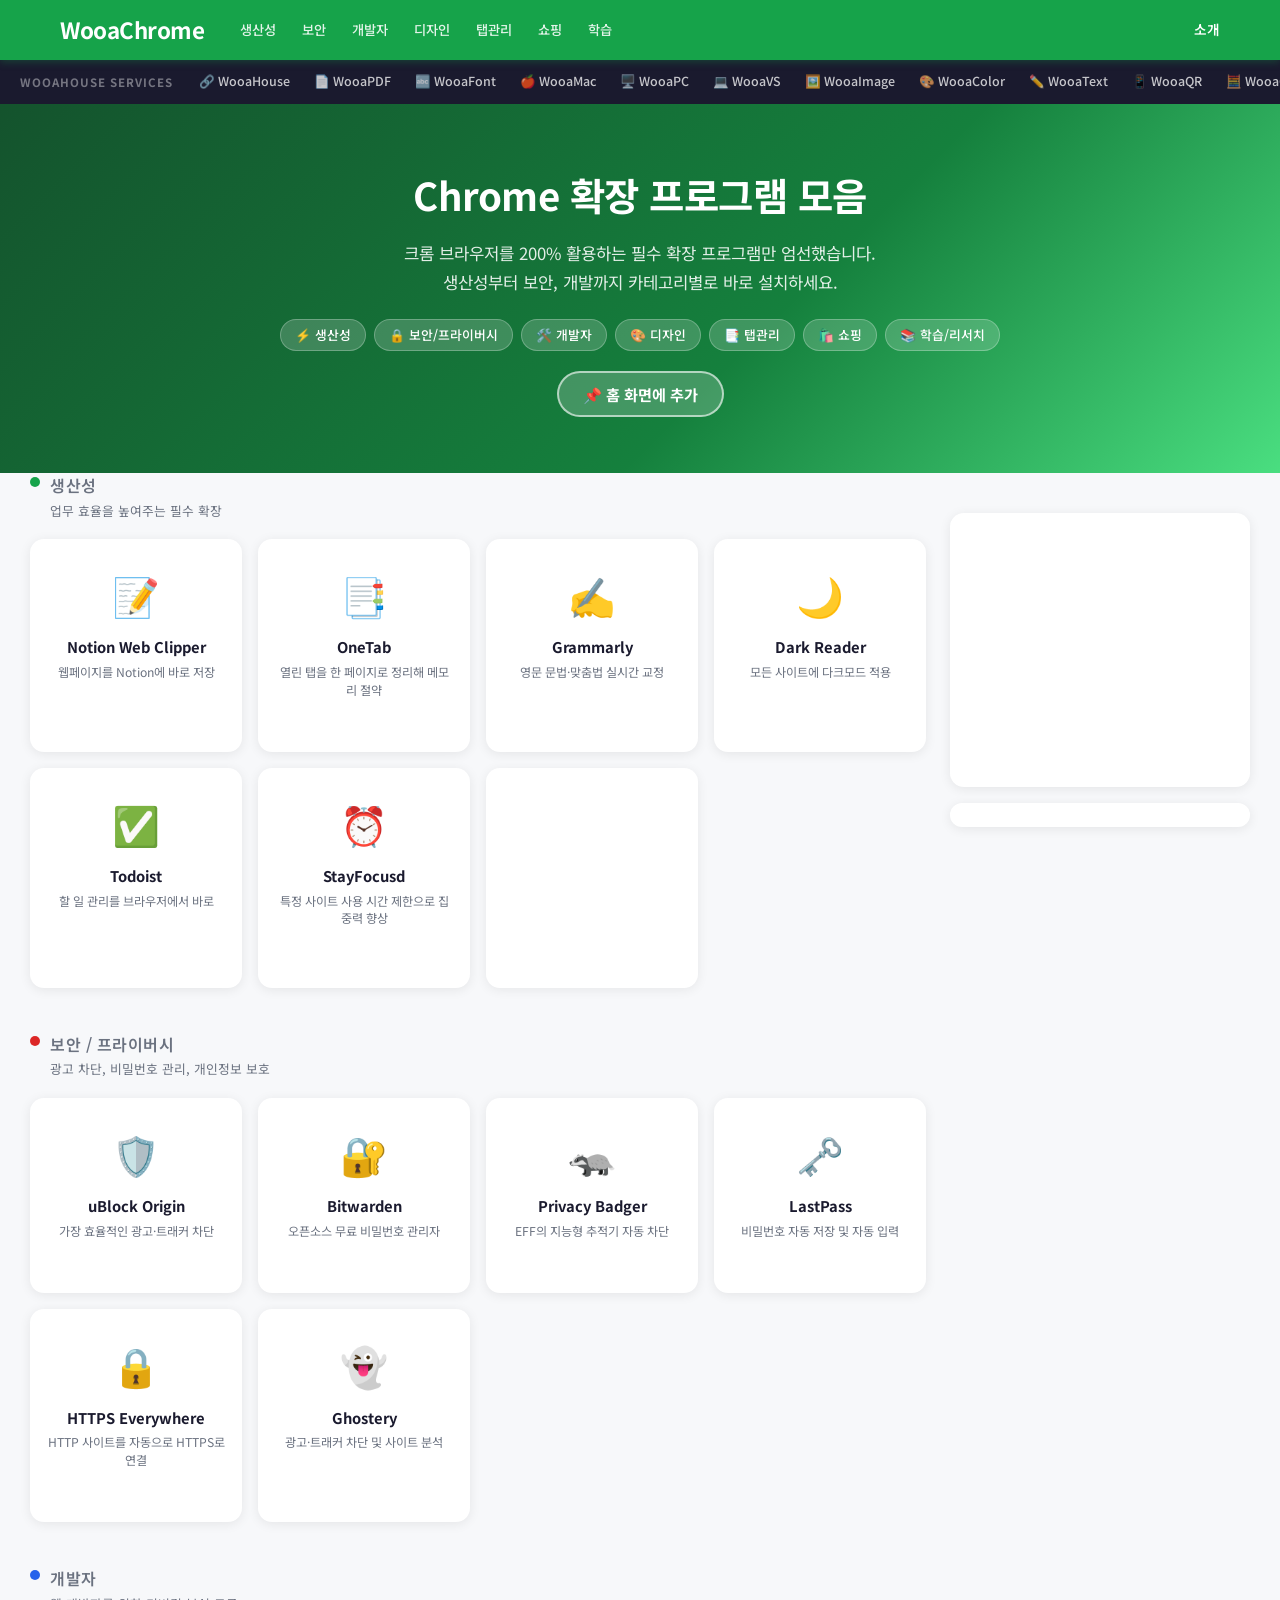
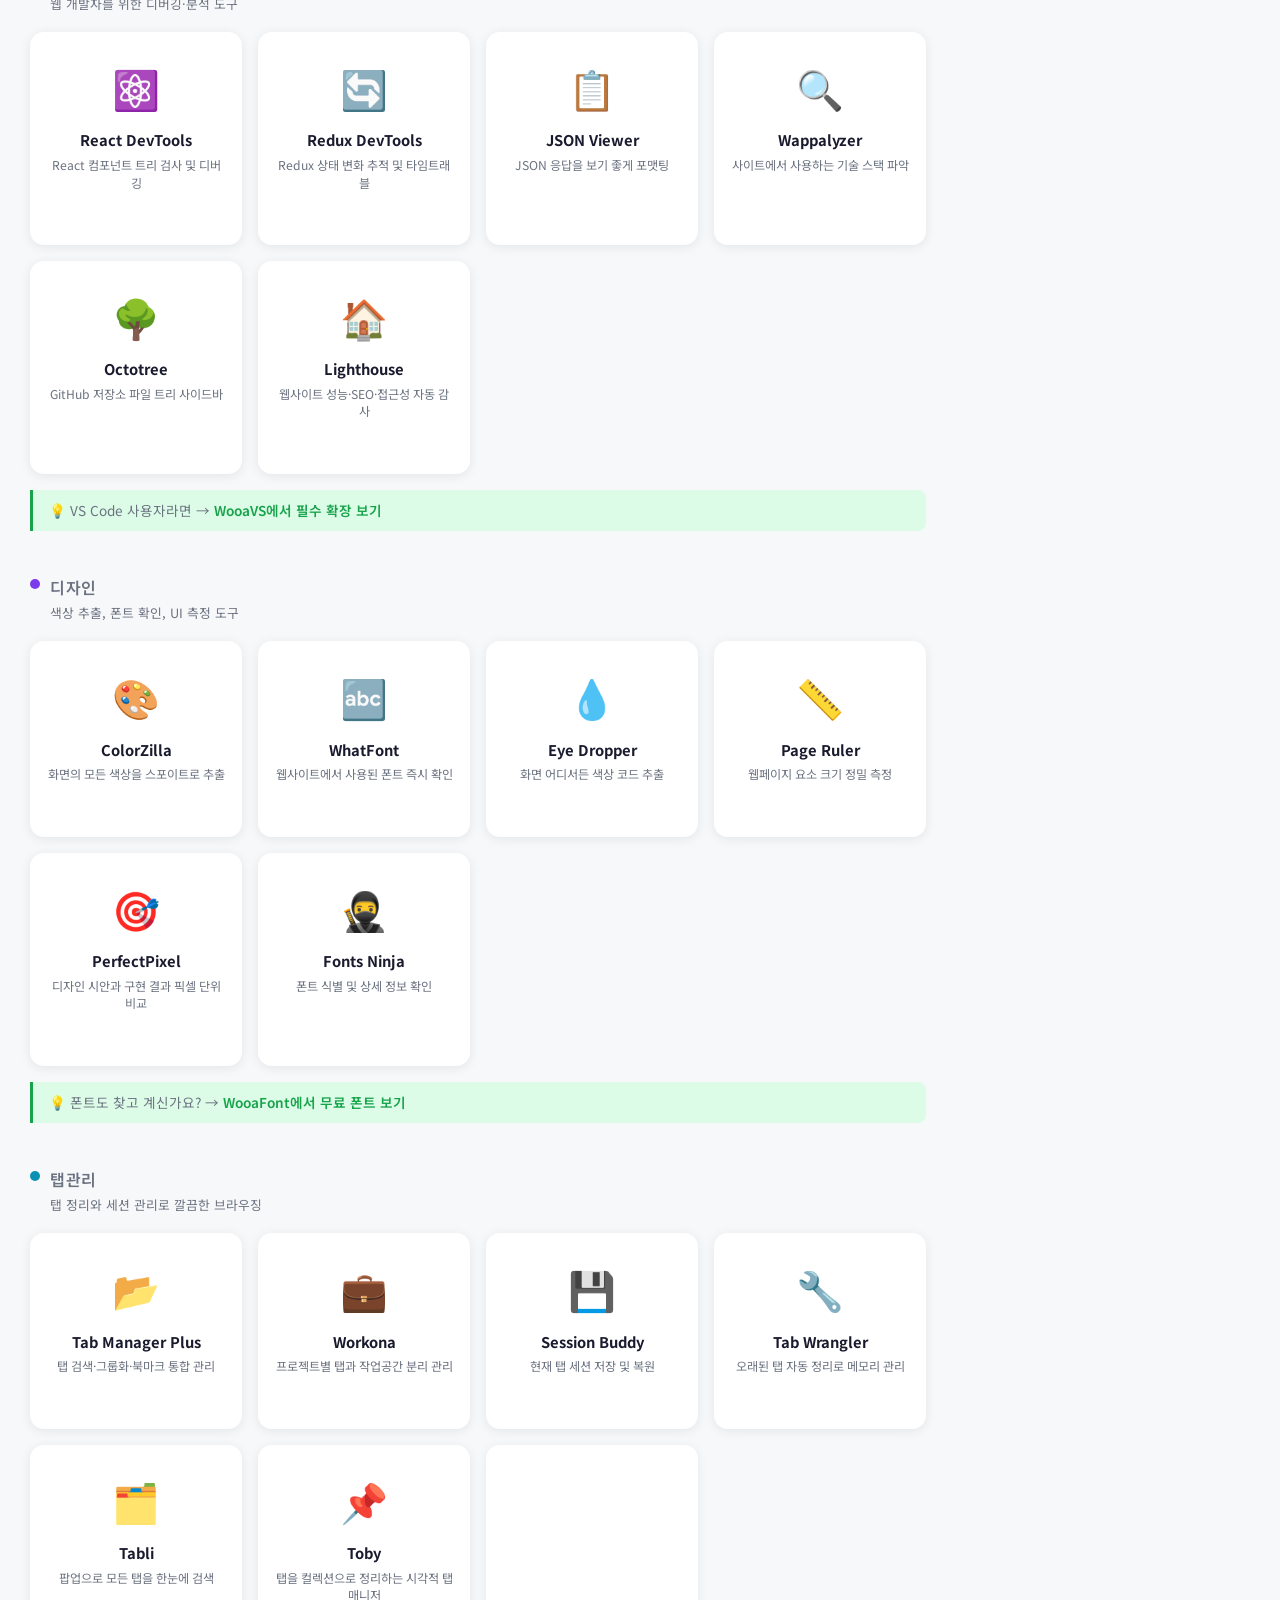
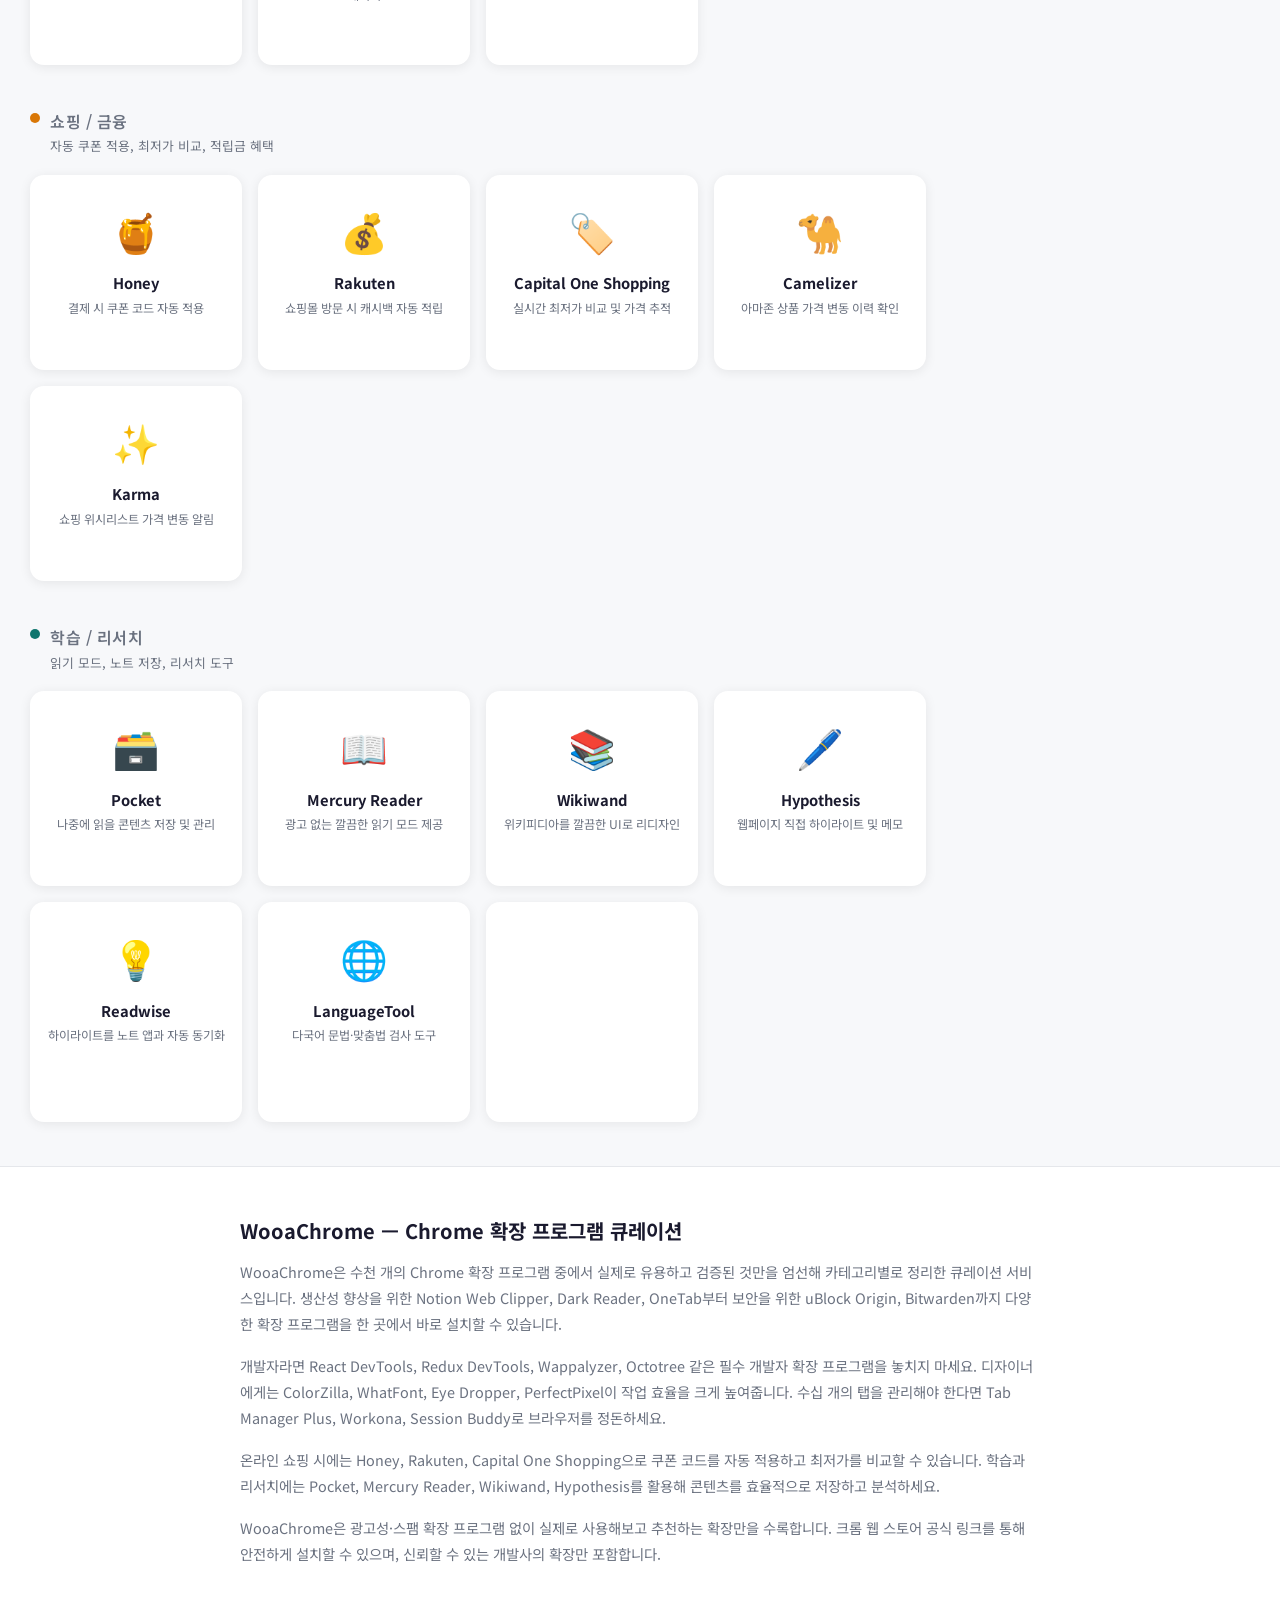
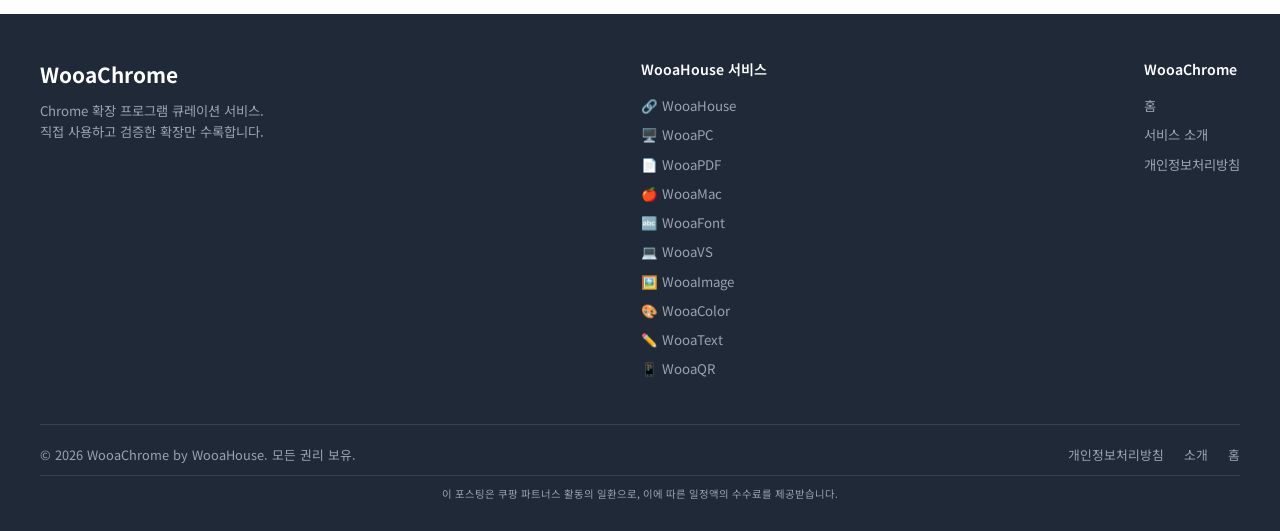
==== commit 26ca30ab: "SEO: og:image, GA, naver/google-site-verification, ld+json 개선 Co-Authored-By: Claude Sonnet 4.5 <nor" ====
--- a/index.html
+++ b/index.html
@@ -78,7 +78,6 @@
   <div class="our-sites-links">
     <a href="https://wooahouse.com/" target="_blank" rel="noopener">🔗 WooaHouse</a>
     <a href="https://pdfkit.wooahouse.com/" target="_blank" rel="noopener">📄 WooaPDF</a>
-    <a href="https://chromekit.wooahouse.com/" target="_blank" rel="noopener">🧩 WooaChrome</a>
     <a href="https://fontkit.wooahouse.com/" target="_blank" rel="noopener">🔤 WooaFont</a>
     <a href="https://mactools.wooahouse.com/" target="_blank" rel="noopener">🍎 WooaMac</a>
     <a href="https://pctools.wooahouse.com/" target="_blank" rel="noopener">🖥️ WooaPC</a>
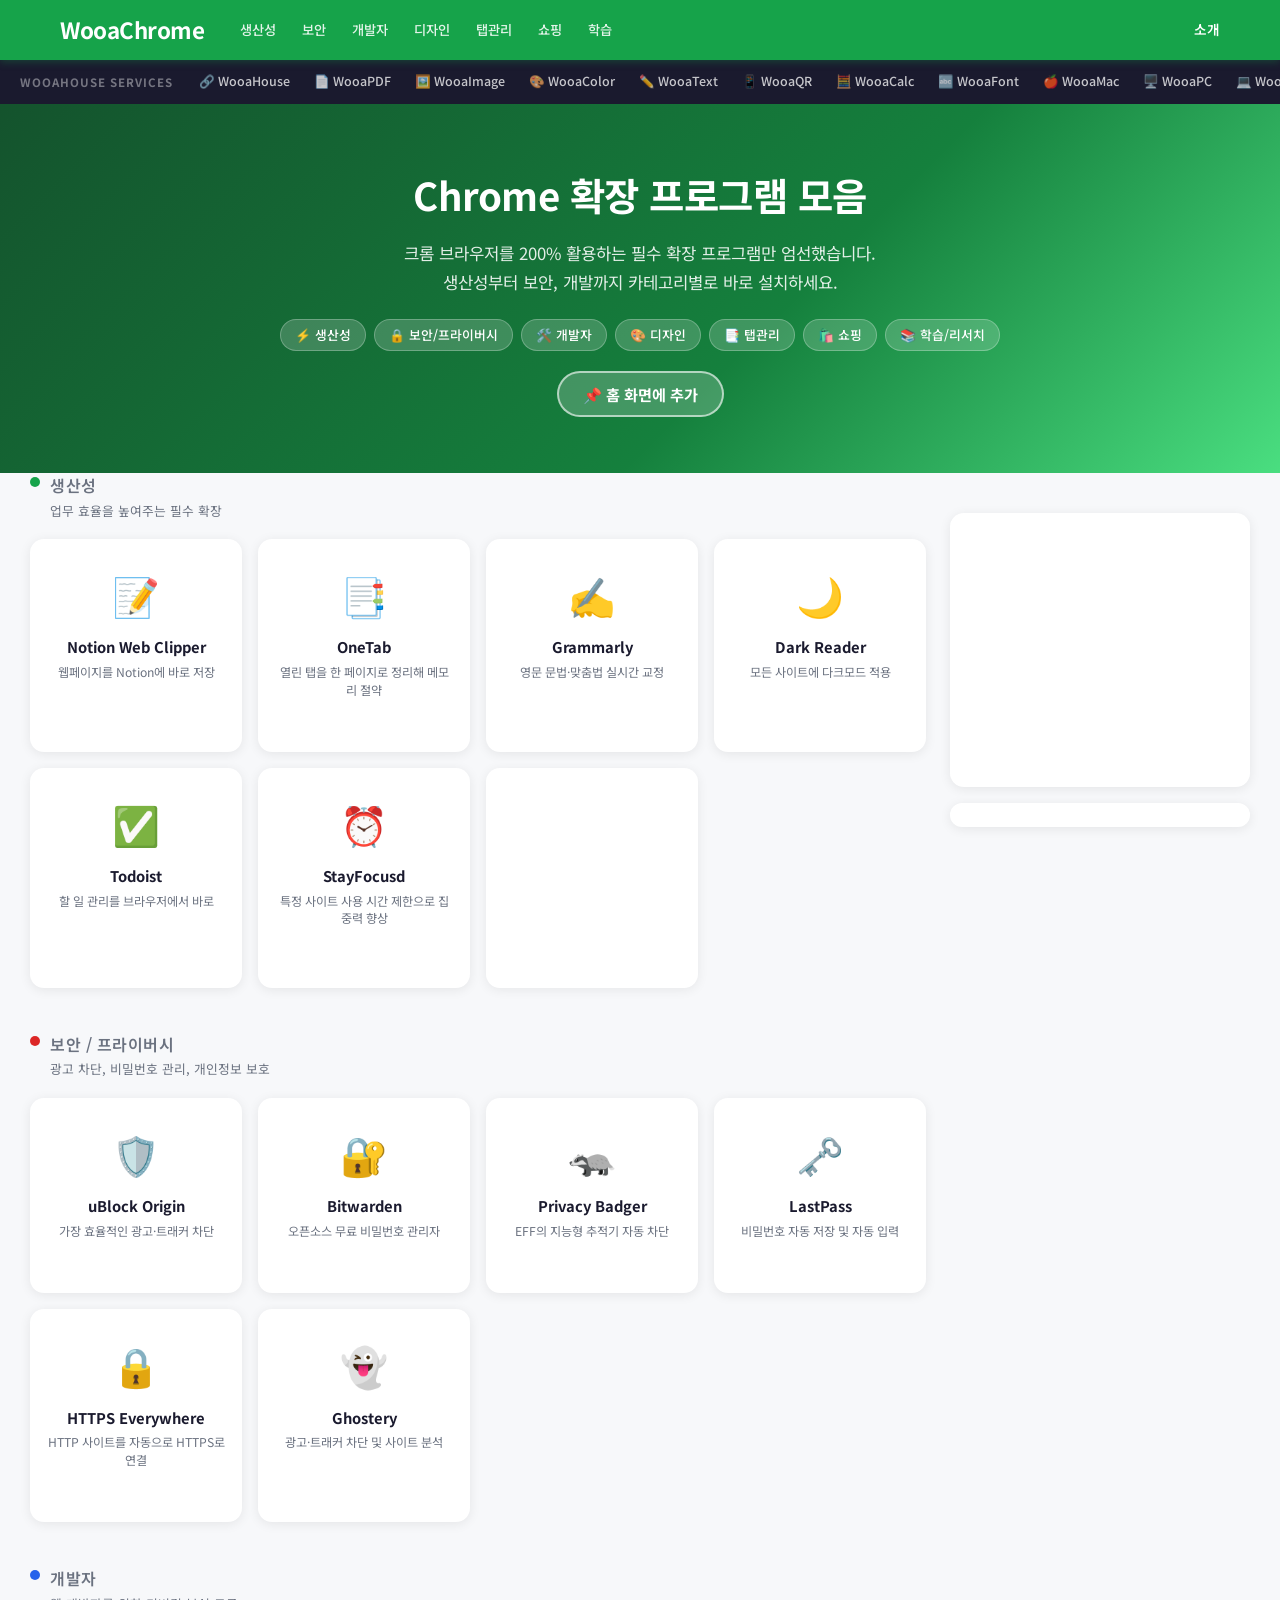
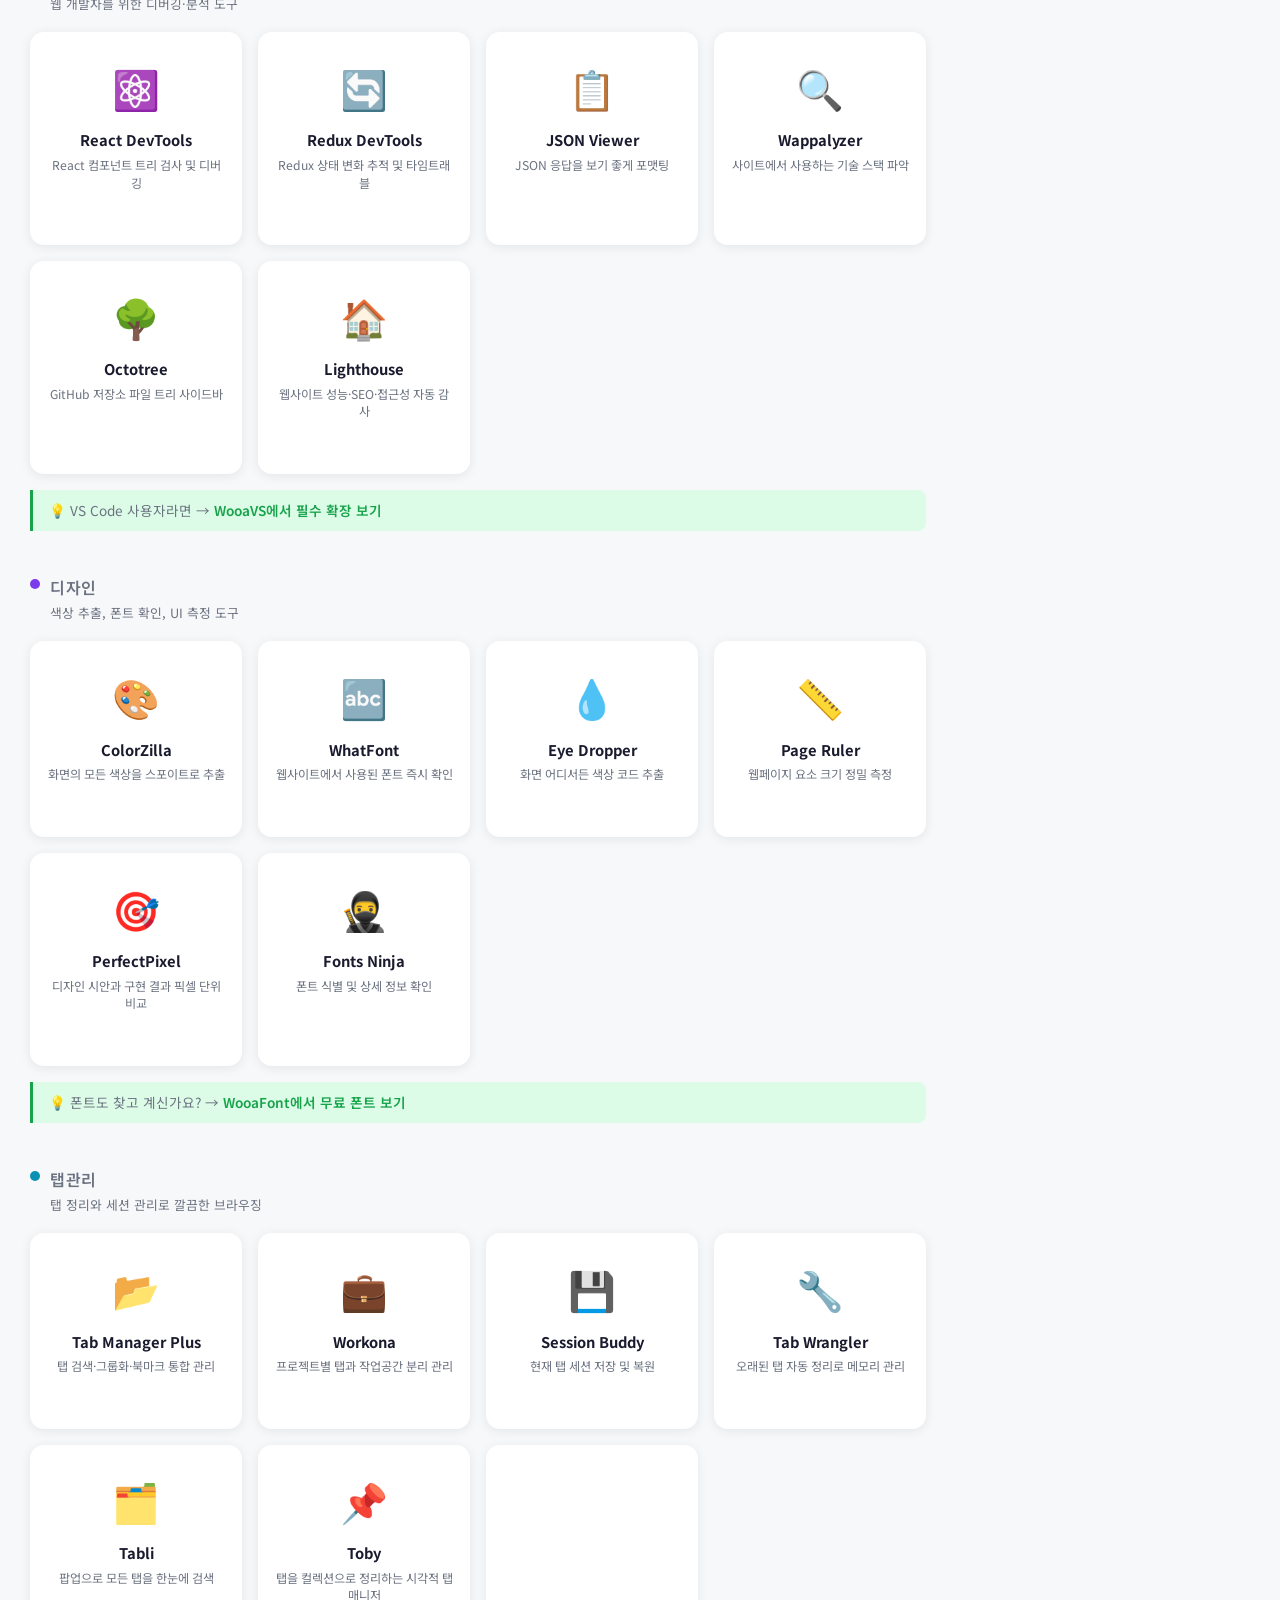
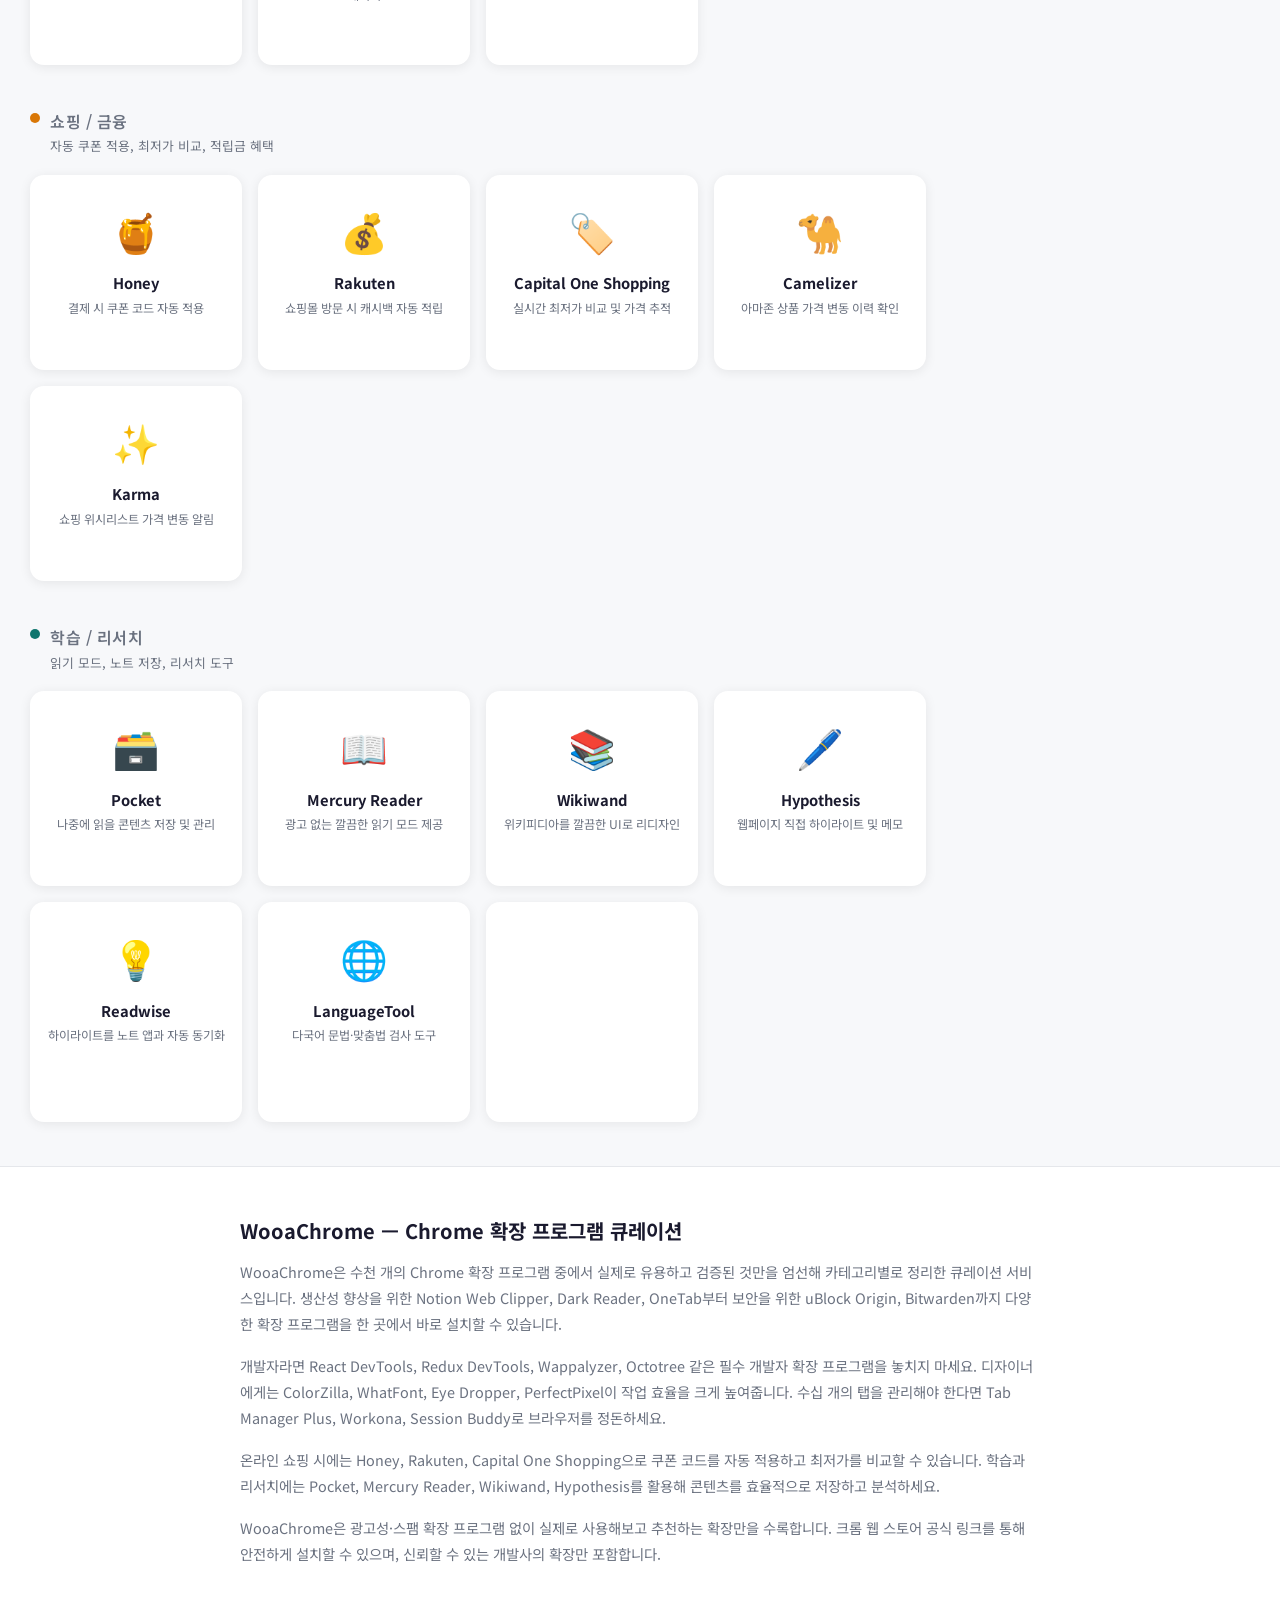
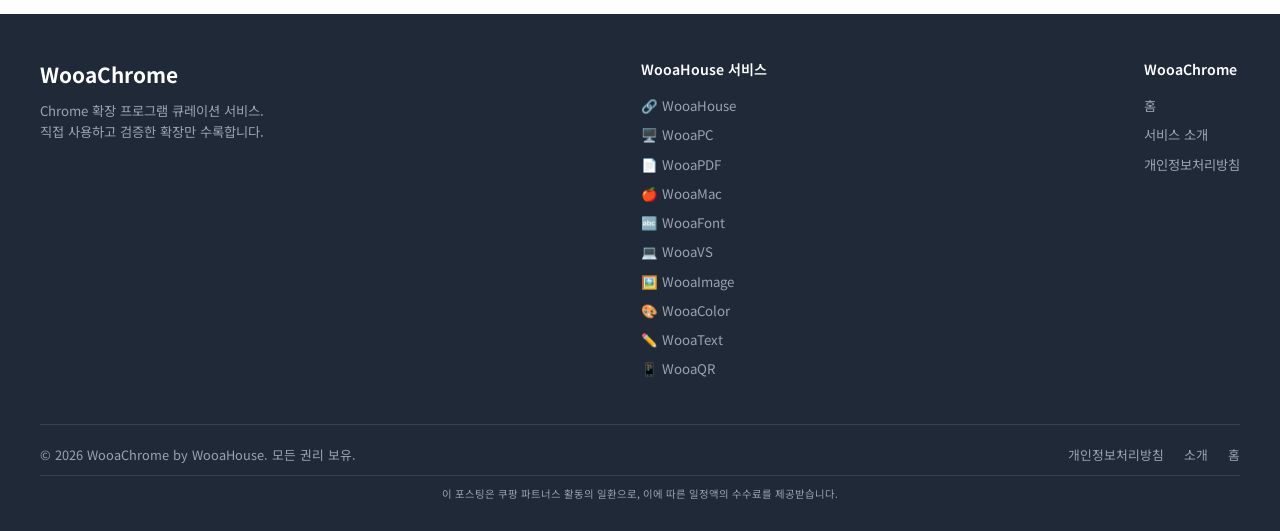
==== commit 7c497f5c: "fix: our-sites-bar 16개 사이트 표준으로 통일 (WooaOCR, WooaSheet 누락 추가)" ====
--- a/index.html
+++ b/index.html
@@ -2,6 +2,14 @@
 <html lang="ko">
 <head>
   <meta charset="UTF-8">
+  <!-- Google tag (gtag.js) -->
+  <script async src="https://www.googletagmanager.com/gtag/js?id=G-9ZGENFSXWC"></script>
+  <script>
+    window.dataLayer = window.dataLayer || [];
+    function gtag(){dataLayer.push(arguments);}
+    gtag('js', new Date());
+    gtag('config', 'G-9ZGENFSXWC');
+  </script>
   <meta name="naver-site-verification" content="ae461cd79b130022f573fe2f7a641db8dfa0cd42" />
   <meta name="viewport" content="width=device-width, initial-scale=1.0">
   <title>Chrome 확장 프로그램 모음 | 생산성·보안·개발자 필수 확장 | WooaChrome</title>
@@ -9,6 +17,9 @@
   <meta name="keywords" content="크롬 확장 프로그램, Chrome 익스텐션, 크롬 플러그인 추천, 생산성 확장, uBlock Origin, Grammarly, Dark Reader, 개발자 도구, GitLens, React DevTools, 크롬 보안, 크롬 탭관리">
   <meta name="robots" content="index, follow">
   <link rel="canonical" href="https://chromekit.wooahouse.com/">
+  <link rel="alternate" hreflang="ko" href="https://chromekit.wooahouse.com/">
+  <link rel="alternate" hreflang="en" href="https://chromekit.wooahouse.com/en/index.html">
+  <link rel="alternate" hreflang="x-default" href="https://chromekit.wooahouse.com/en/index.html">
   <meta property="og:title" content="Chrome 확장 프로그램 모음 | 생산성·보안·개발자 필수 확장 - WooaChrome">
   <meta property="og:description" content="Chrome 브라우저 필수 확장 프로그램 카테고리별 모음. 생산성·보안·개발자·디자인·쇼핑 확장을 한 곳에서.">
   <meta property="og:type" content="website">
@@ -73,24 +84,7 @@
   </div>
 </header>
 
-<div class="our-sites-bar">
-  <span class="our-sites-label">WooaHouse Services</span>
-  <div class="our-sites-links">
-    <a href="https://wooahouse.com/" target="_blank" rel="noopener">🔗 WooaHouse</a>
-    <a href="https://pdfkit.wooahouse.com/" target="_blank" rel="noopener">📄 WooaPDF</a>
-    <a href="https://fontkit.wooahouse.com/" target="_blank" rel="noopener">🔤 WooaFont</a>
-    <a href="https://mactools.wooahouse.com/" target="_blank" rel="noopener">🍎 WooaMac</a>
-    <a href="https://pctools.wooahouse.com/" target="_blank" rel="noopener">🖥️ WooaPC</a>
-    <a href="https://vskit.wooahouse.com/" target="_blank" rel="noopener">💻 WooaVS</a>
-    <a href="https://imagekit.wooahouse.com/" target="_blank" rel="noopener">🖼️ WooaImage</a>
-    <a href="https://colorkit.wooahouse.com/" target="_blank" rel="noopener">🎨 WooaColor</a>
-    <a href="https://textkit.wooahouse.com/" target="_blank" rel="noopener">✏️ WooaText</a>
-    <a href="https://qrkit.wooahouse.com/" target="_blank" rel="noopener">📱 WooaQR</a>
-    <a href="https://calckit.wooahouse.com/" target="_blank" rel="noopener">🧮 WooaCalc</a>
-    <a href="https://wooaaudio.wooahouse.com/" target="_blank" rel="noopener">🎵 WooaAudio</a>
-    <a href="https://wooaviewer.wooahouse.com/" target="_blank" rel="noopener">🔍 WooaViewer</a>
-    <a href="https://wooadev.wooahouse.com/" target="_blank" rel="noopener">🛠️ WooaDev</a>
-  </div>
+<div class="our-sites-bar"><span class="our-sites-label">WooaHouse Services</span><div class="our-sites-links"><a href="https://wooahouse.com/" target="_blank" rel="noopener">🔗 WooaHouse</a><a href="https://pdfkit.wooahouse.com/" target="_blank" rel="noopener">📄 WooaPDF</a><a href="https://imagekit.wooahouse.com/" target="_blank" rel="noopener">🖼️ WooaImage</a><a href="https://colorkit.wooahouse.com/" target="_blank" rel="noopener">🎨 WooaColor</a><a href="https://textkit.wooahouse.com/" target="_blank" rel="noopener">✏️ WooaText</a><a href="https://qrkit.wooahouse.com/" target="_blank" rel="noopener">📱 WooaQR</a><a href="https://calckit.wooahouse.com/" target="_blank" rel="noopener">🧮 WooaCalc</a><a href="https://fontkit.wooahouse.com/" target="_blank" rel="noopener">🔤 WooaFont</a><a href="https://mactools.wooahouse.com/" target="_blank" rel="noopener">🍎 WooaMac</a><a href="https://pctools.wooahouse.com/" target="_blank" rel="noopener">🖥️ WooaPC</a><a href="https://vskit.wooahouse.com/" target="_blank" rel="noopener">💻 WooaVS</a><a href="https://wooaaudio.wooahouse.com/" target="_blank" rel="noopener">🎵 WooaAudio</a><a href="https://wooaviewer.wooahouse.com/" target="_blank" rel="noopener">🔍 WooaViewer</a><a href="https://wooadev.wooahouse.com/" target="_blank" rel="noopener">🛠️ WooaDev</a><a href="https://wooaocr.wooahouse.com/" target="_blank" rel="noopener">🔍 WooaOCR</a><a href="https://wooasheet.wooahouse.com/" target="_blank" rel="noopener">📊 WooaSheet</a></div></div>
 </div>
 
 <section class="hero">
